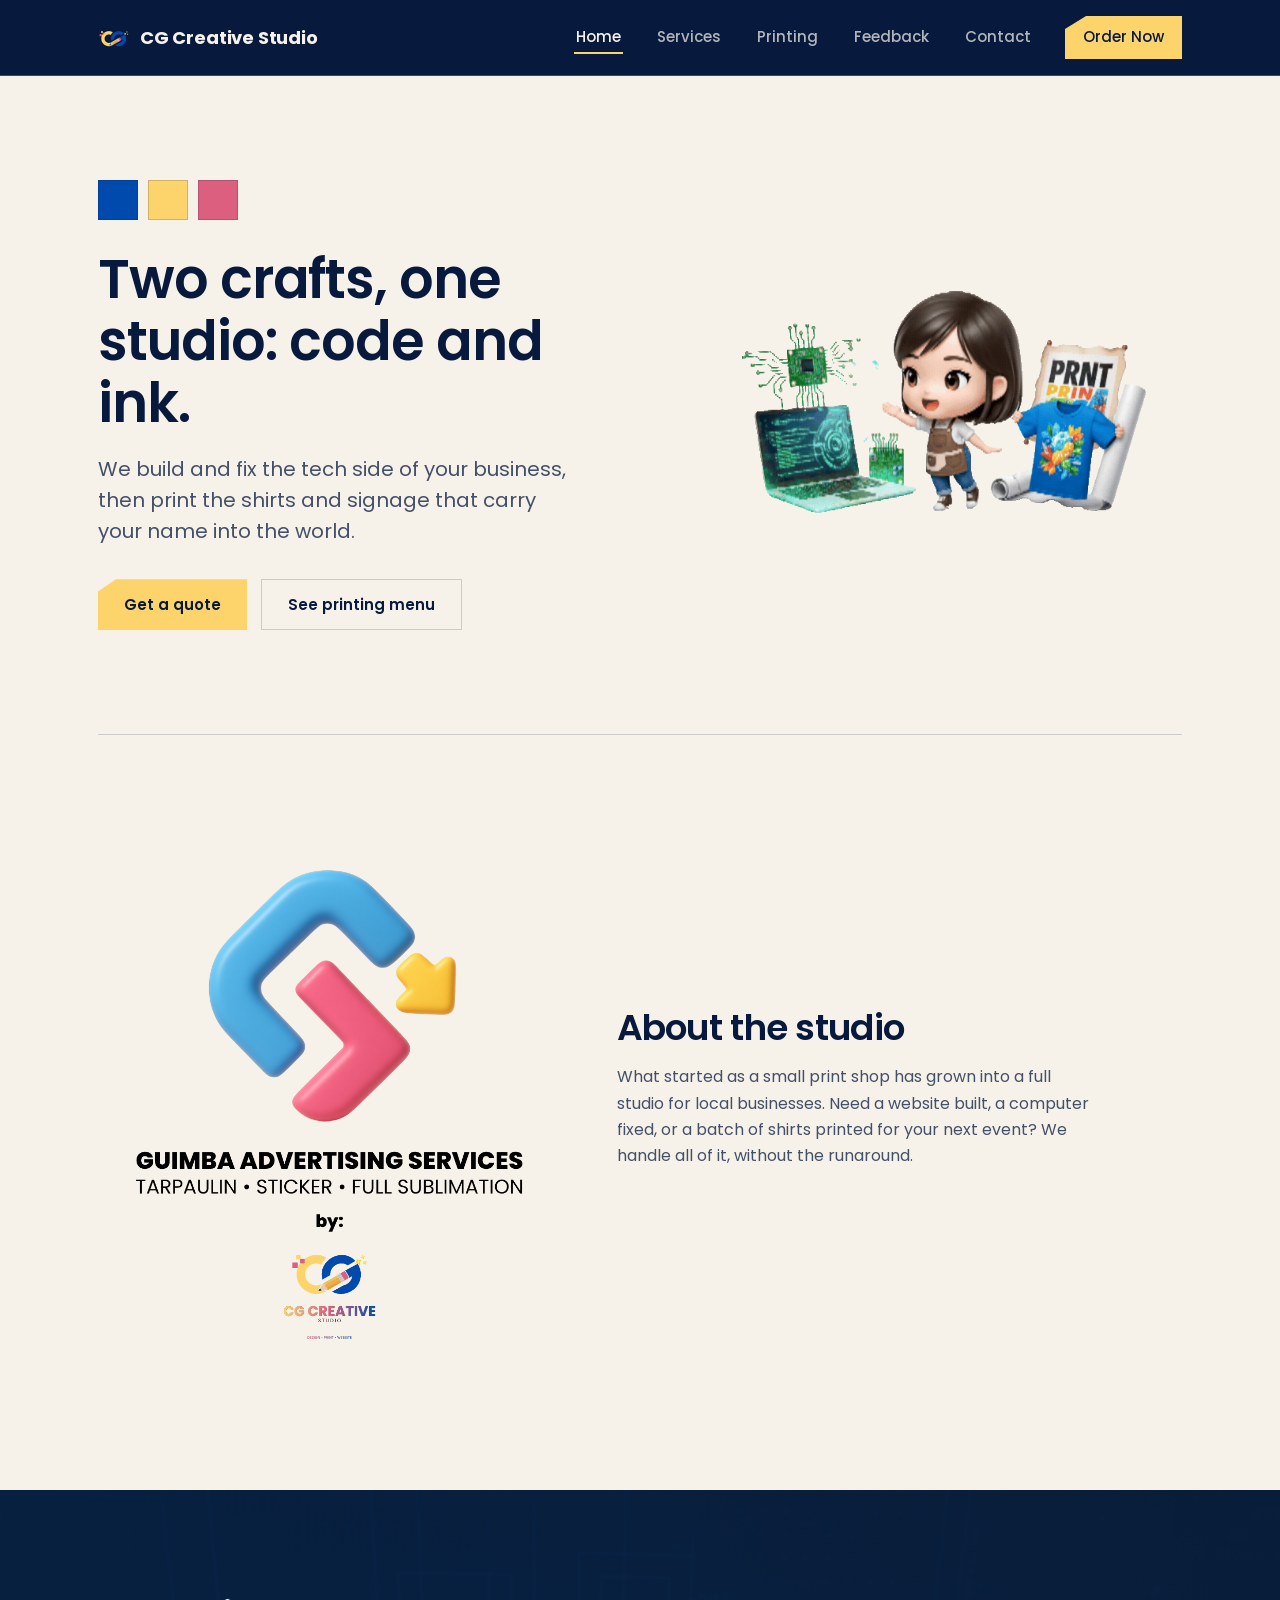
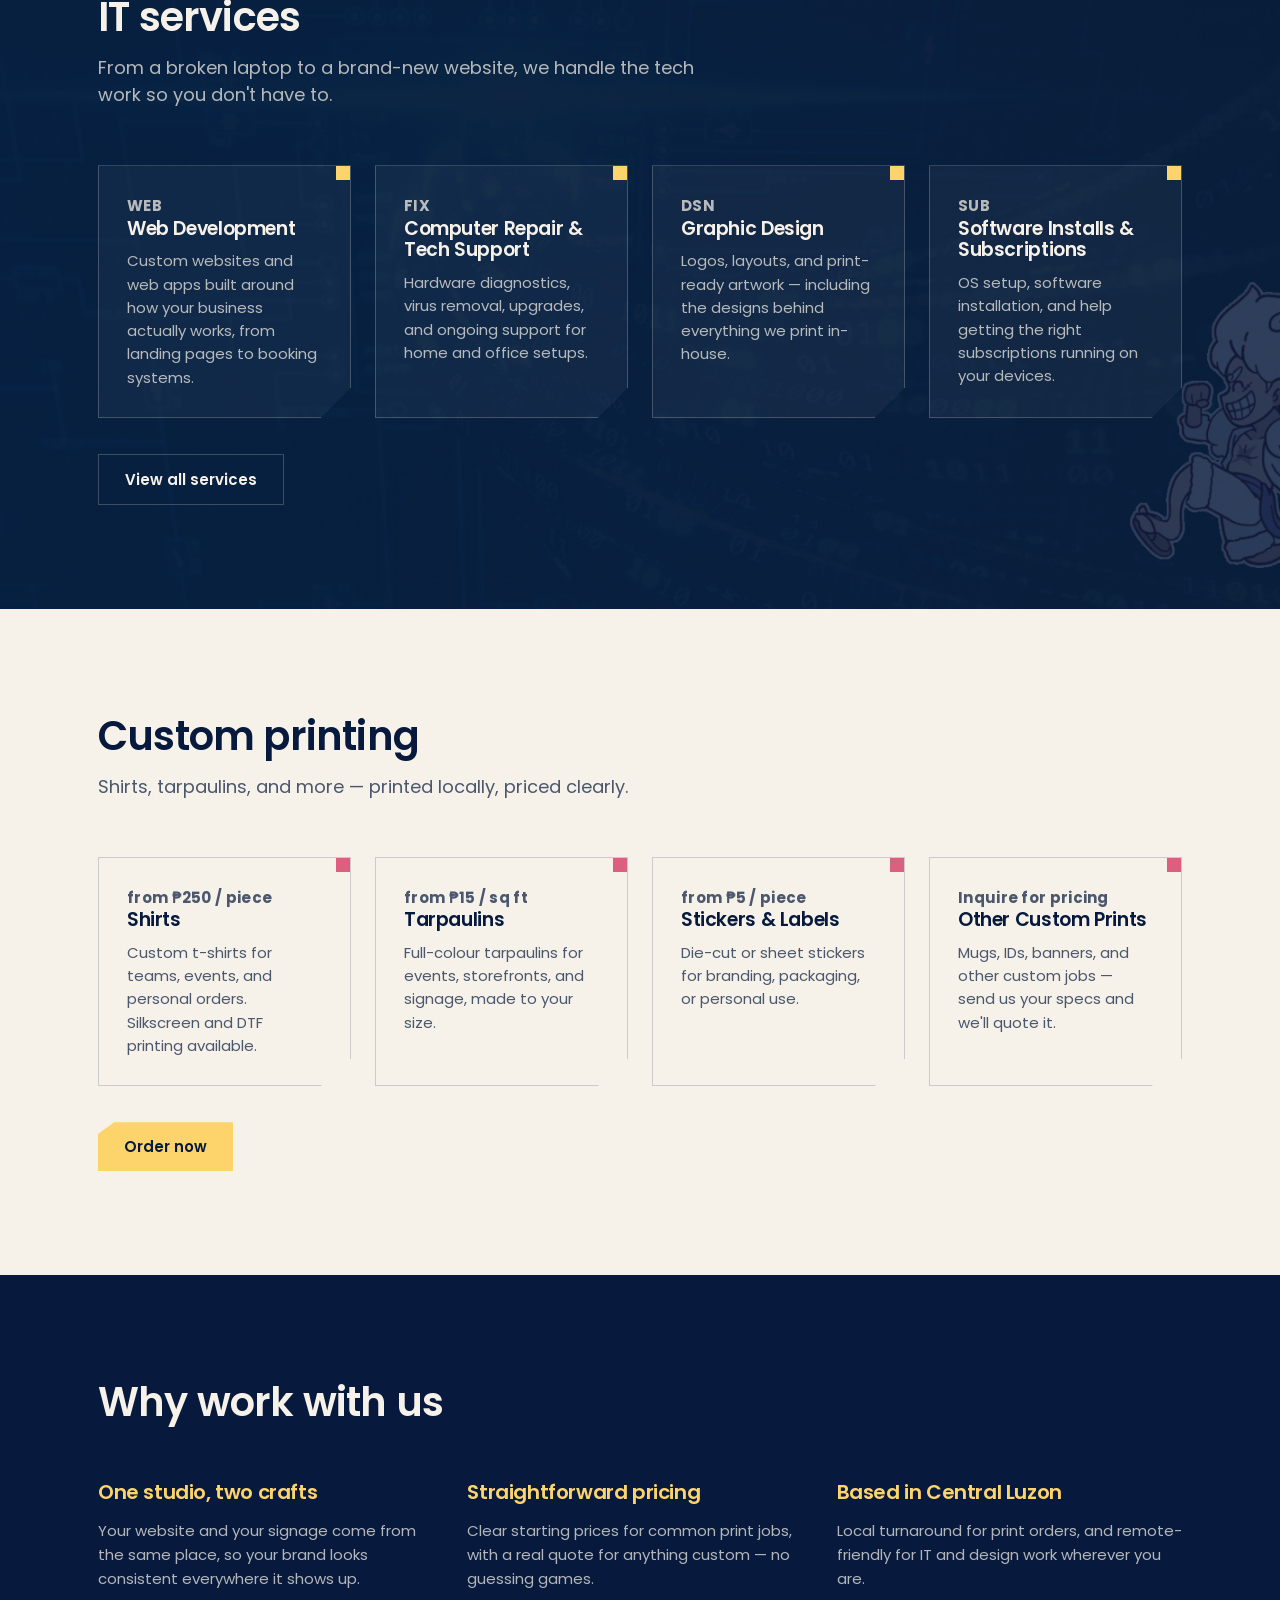
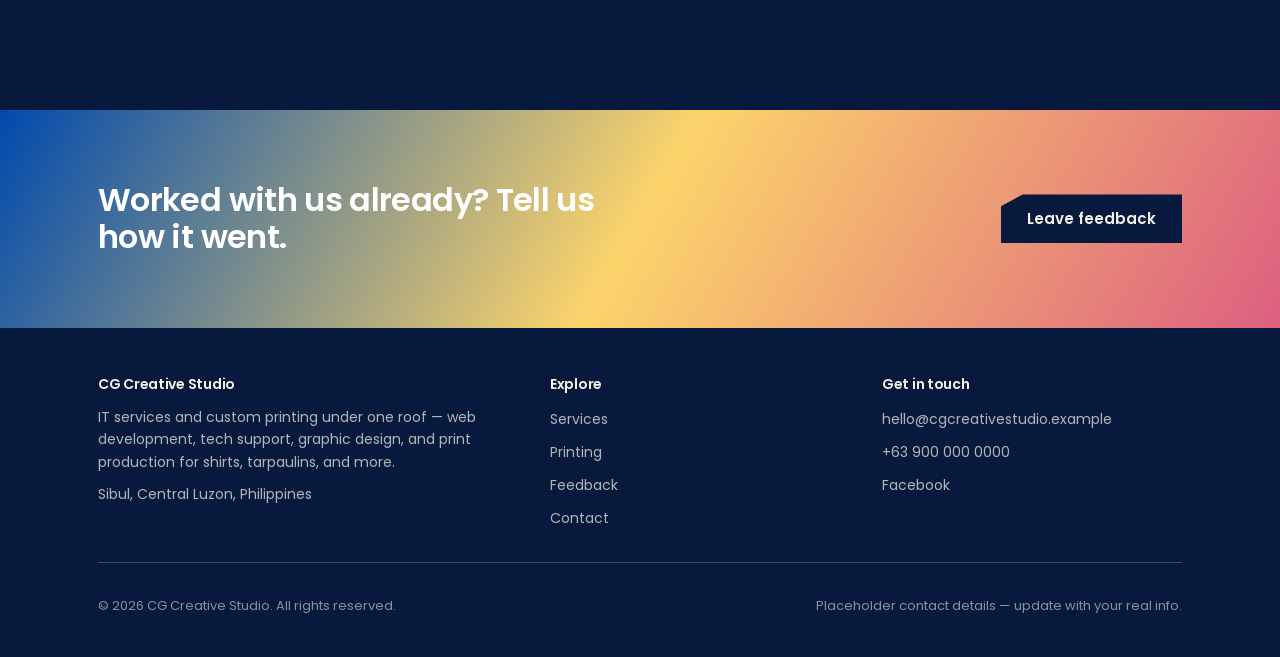
==== new/index.html @ 343a70f4 "up hehe" ====
<!DOCTYPE html>
<html lang="en-GB">
<head>
  <meta charset="UTF-8">
  <meta name="viewport" content="width=device-width, initial-scale=1">
  <title>CG Creative Studio — IT Services &amp; Custom Printing</title>
  <meta name="description" content="Web development, computer repair, graphic design, and software support — plus custom shirt and tarpaulin printing, all from one studio.">
  <link rel="preconnect" href="https://fonts.googleapis.com">
  <link rel="preconnect" href="https://fonts.gstatic.com" crossorigin>
  <link href="https://fonts.googleapis.com/css2?family=Poppins:wght@300;400;500;600;700&display=swap" rel="stylesheet">
  <link rel="stylesheet" href="style.css">
  <link rel="shortcut icon" href="assets/logo.ico" type="image/x-icon">
</head>
<body>
  <a href="#main" class="skip-link">Skip to content</a>

  <header class="site-header">
    <nav class="nav">
      <a href="index.html" class="brand"><img src="assets/logo.ico" alt="CG Creative Studio" class="brand-mark">CG Creative Studio</a>
      <button class="nav-toggle" aria-label="Toggle menu" aria-expanded="false">
        <svg viewBox="0 0 24 24" fill="none" stroke="currentColor" stroke-width="2"><line x1="3" y1="6" x2="21" y2="6"/><line x1="3" y1="12" x2="21" y2="12"/><line x1="3" y1="18" x2="21" y2="18"/></svg>
      </button>
      <ul class="nav-links">
        <li><a href="index.html" aria-current="page">Home</a></li>
        <li><a href="services.html">Services</a></li>
        <li><a href="printing.html">Printing</a></li>
        <li><a href="feedback.html">Feedback</a></li>
        <li><a href="contact.html">Contact</a></li>
        <li><a href="printing.html#order" class="nav-cta">Order Now</a></li>
      </ul>
    </nav>
  </header>

  <main id="main">

    <!-- ===================== HERO ===================== -->
    <section class="band band-paper">
      <div class="wrap">
        <div class="hero-grid">
          <div>
            <div class="swatch-strip" aria-hidden="true">
              <span class="swatch" style="background:#004aad"></span>
              <span class="swatch" style="background:#fcd46b"></span>
              <span class="swatch" style="background:#dd5f80"></span>
            </div>
            <h1 style="font-size: clamp(34px, 4.6vw, 54px); margin-bottom: 20px;">
              Two crafts, one studio: code and ink.
            </h1>
            <p style="font-size: clamp(17px, 1.8vw, 20px); max-width: 480px; line-height: 1.55; color: rgba(7,26,61,0.75); margin-bottom: 32px;">
              We build and fix the tech side of your business, then print the shirts and signage that carry your name into the world.
            </p>
            <div class="btn-row">
              <a href="contact.html" class="btn btn-primary">Get a quote</a>
              <a href="printing.html" class="btn btn-outline-dark">See printing menu</a>
            </div>
          </div>

          <div class="img-ph img-ph-hero">
            <img src="assets/hero-banner.gif" alt="" onerror="this.style.display='none'; this.parentElement.classList.add('img-empty')">
            <span class="img-ph-label">An Image or GIF<br><small>It may take long to load, please wait.</small></span>
          </div>
        </div>
      </div>
    </section>

    <!-- ===================== ABOUT ===================== -->
    <section class="band band-paper" style="padding-top: 0;">
      <div class="wrap">
        <div style="border-top: 1px solid var(--border-dark); padding-top: clamp(48px, 7vw, 72px);">
          <div class="about-grid">
            <div class="img-ph img-ph-about">
              <img src="assets/about-photo.png" alt="" onerror="this.style.display='none'; this.parentElement.classList.add('img-empty')">
              <span class="img-ph-label">Team or shop photo<br><small>assets/about-photo.jpg</small></span>
            </div>
            <div>
              <h2 style="font-size: clamp(26px, 3.2vw, 36px); margin-bottom: 16px;">About the studio</h2>
              <p style="font-size: 16px; line-height: 1.65; color: rgba(7,26,61,0.75); max-width: 480px;">
                What started as a small print shop has grown into a full studio for local businesses. Need a website built, a computer fixed, or a batch of shirts printed for your next event? We handle all of it, without the runaround.
              </p>
            </div>
          </div>
        </div>
      </div>
    </section>

    <!-- ===================== IT SERVICES ===================== -->
    <section class="band band-ink band-photo" style="--band-bg-image: url('assets/it-services-bg.gif');">
      <div class="wrap">
        <div class="section-head">
          <h2>IT services</h2>
          <p>From a broken laptop to a brand-new website, we handle the tech work so you don't have to.</p>
        </div>
        <div class="grid grid-4">
          <div class="card">
            <p class="card-code">WEB</p>
            <h3>Web Development</h3>
            <p>Custom websites and web apps built around how your business actually works, from landing pages to booking systems.</p>
          </div>
          <div class="card">
            <p class="card-code">FIX</p>
            <h3>Computer Repair &amp; Tech Support</h3>
            <p>Hardware diagnostics, virus removal, upgrades, and ongoing support for home and office setups.</p>
          </div>
          <div class="card">
            <p class="card-code">DSN</p>
            <h3>Graphic Design</h3>
            <p>Logos, layouts, and print-ready artwork — including the designs behind everything we print in-house.</p>
          </div>
          <div class="card">
            <p class="card-code">SUB</p>
            <h3>Software Installs &amp; Subscriptions</h3>
            <p>OS setup, software installation, and help getting the right subscriptions running on your devices.</p>
          </div>
        </div>
        <div class="btn-row" style="margin-top: 36px;">
          <a href="services.html" class="btn btn-outline-light">View all services</a>
        </div>
      </div>
    </section>

    <!-- ===================== PRINTING ===================== -->
    <section class="band band-paper">
      <div class="wrap">
        <div class="section-head">
          <h2>Custom printing</h2>
          <p>Shirts, tarpaulins, and more — printed locally, priced clearly.</p>
        </div>
        <div class="grid grid-4">
          <div class="card">
            <p class="card-code">from ₱250 / piece</p>
            <h3>Shirts</h3>
            <p>Custom t-shirts for teams, events, and personal orders. Silkscreen and DTF printing available.</p>
          </div>
          <div class="card">
            <p class="card-code">from ₱15 / sq ft</p>
            <h3>Tarpaulins</h3>
            <p>Full-colour tarpaulins for events, storefronts, and signage, made to your size.</p>
          </div>
          <div class="card">
            <p class="card-code">from ₱5 / piece</p>
            <h3>Stickers &amp; Labels</h3>
            <p>Die-cut or sheet stickers for branding, packaging, or personal use.</p>
          </div>
          <div class="card">
            <p class="card-code">Inquire for pricing</p>
            <h3>Other Custom Prints</h3>
            <p>Mugs, IDs, banners, and other custom jobs — send us your specs and we'll quote it.</p>
          </div>
        </div>
        <div class="btn-row" style="margin-top: 36px;">
          <a href="printing.html" class="btn btn-primary">Order now</a>
        </div>
      </div>
    </section>

    <!-- ===================== WHY US ===================== -->
    <section class="band band-ink">
      <div class="wrap">
        <div class="section-head">
          <h2>Why work with us</h2>
        </div>
        <div class="grid grid-3">
          <div>
            <h3 style="font-size: 20px; margin-bottom: 10px; color: var(--yellow);">One studio, two crafts</h3>
            <p style="color: var(--ink-soft); line-height: 1.6; font-size: 15px;">Your website and your signage come from the same place, so your brand looks consistent everywhere it shows up.</p>
          </div>
          <div>
            <h3 style="font-size: 20px; margin-bottom: 10px; color: var(--yellow);">Straightforward pricing</h3>
            <p style="color: var(--ink-soft); line-height: 1.6; font-size: 15px;">Clear starting prices for common print jobs, with a real quote for anything custom — no guessing games.</p>
          </div>
          <div>
            <h3 style="font-size: 20px; margin-bottom: 10px; color: var(--yellow);">Based in Central Luzon</h3>
            <p style="color: var(--ink-soft); line-height: 1.6; font-size: 15px;">Local turnaround for print orders, and remote-friendly for IT and design work wherever you are.</p>
          </div>
        </div>
      </div>
    </section>

    <!-- ===================== FEEDBACK CTA ===================== -->
    <section class="band" style="background: linear-gradient(120deg, #004aad 0%, #fcd46b 50%, #dd5f80 100%); padding: clamp(48px, 7vw, 72px) 0;">
      <div class="wrap" style="display: flex; flex-wrap: wrap; align-items: center; justify-content: space-between; gap: 24px;">
        <h2 style="color: #fff; font-size: clamp(24px, 3vw, 32px); max-width: 520px;">Worked with us already? Tell us how it went.</h2>
        <a href="feedback.html" class="btn btn-primary" style="background: #071a3d; color: #f7f2e9;">Leave feedback</a>
      </div>
    </section>

  </main>

  <footer class="site-footer">
    <div class="wrap">
      <div class="footer-grid">
        <div>
          <h4>CG Creative Studio</h4>
          <p>IT services and custom printing under one roof — web development, tech support, graphic design, and print production for shirts, tarpaulins, and more.</p>
          <p>Sibul, Central Luzon, Philippines</p>
        </div>
        <div>
          <h4>Explore</h4>
          <ul>
            <li><a href="services.html">Services</a></li>
            <li><a href="printing.html">Printing</a></li>
            <li><a href="feedback.html">Feedback</a></li>
            <li><a href="contact.html">Contact</a></li>
          </ul>
        </div>
        <div>
          <h4>Get in touch</h4>
          <ul>
            <li><a href="mailto:hello@cgcreativestudio.example">hello@cgcreativestudio.example</a></li>
            <li><a href="tel:+639000000000">+63 900 000 0000</a></li>
            <li><a href="https://www.facebook.com/profile.php?id=100068037551099" target="_blank" rel="noopener nofollow">Facebook</a></li>
          </ul>
        </div>
      </div>
      <div class="footer-bottom">
        <p>&copy; <span id="year"></span> CG Creative Studio. All rights reserved.</p>
        <p>Placeholder contact details — update with your real info.</p>
      </div>
    </div>
  </footer>

  <script src="script.js"></script>
</body>
</html>
---- new/style.css ----
/* ==========================================================================
   CG Creative Studio — Design tokens
   ========================================================================== */

:root {
  --ink: #071a3d;        /* deep navy — dark sections / primary text */
  --paper: #f7f2e9;      /* warm off-white — light sections */
  --blue: #004aad;       /* brand blue — IT services identity */
  --yellow: #fcd46b;     /* brand yellow — highlight / CTA */
  --coral: #dd5f80;      /* brand coral — printing identity */
  --ink-soft: rgba(247, 242, 233, 0.72);
  --paper-soft: rgba(7, 26, 61, 0.68);
  --border-light: rgba(247, 242, 233, 0.22);
  --border-dark: rgba(7, 26, 61, 0.18);
  --max-width: 1180px;
}

* {
  box-sizing: border-box;
}

html {
  scroll-behavior: smooth;
}

body {
  margin: 0;
  font-family: 'Poppins', -apple-system, BlinkMacSystemFont, 'Segoe UI', Helvetica, Arial, sans-serif;
  color: var(--ink);
  background: var(--paper);
  -webkit-font-smoothing: antialiased;
}

img {
  max-width: 100%;
  display: block;
}

a {
  color: inherit;
}

.wrap {
  max-width: var(--max-width);
  margin: 0 auto;
  padding: 0 clamp(20px, 5vw, 48px);
}

/* ---------- Skip link (accessibility) ---------- */

.skip-link {
  position: absolute;
  left: -999px;
  top: 0;
  background: var(--yellow);
  color: var(--ink);
  padding: 12px 20px;
  z-index: 100;
  font-weight: 600;
  text-decoration: none;
}

.skip-link:focus {
  left: 12px;
  top: 12px;
}

/* ---------- Focus states ---------- */

a:focus-visible,
button:focus-visible,
input:focus-visible,
textarea:focus-visible,
select:focus-visible {
  outline: 3px solid var(--yellow);
  outline-offset: 2px;
}

/* ---------- Navigation ---------- */

.site-header {
  position: sticky;
  top: 0;
  z-index: 50;
  background: var(--ink);
  color: var(--paper);
  border-bottom: 1px solid var(--border-light);
}

.nav {
  display: flex;
  align-items: center;
  justify-content: space-between;
  padding: 16px clamp(20px, 5vw, 48px);
  max-width: var(--max-width);
  margin: 0 auto;
}

.brand {
  display: flex;
  align-items: center;
  gap: 10px;
  text-decoration: none;
  font-weight: 700;
  font-size: 18px;
  letter-spacing: -0.01em;
  color: var(--paper);
}

.brand-mark {
  width: 32px;
  height: 32px;
  flex-shrink: 0;
  object-fit: contain;
}

.nav-links {
  display: flex;
  align-items: center;
  gap: clamp(16px, 3vw, 32px);
  list-style: none;
  margin: 0;
  padding: 0;
}

.nav-links a {
  display: block;
  text-decoration: none;
  font-size: 15px;
  font-weight: 500;
  color: var(--ink-soft);
  padding: 4px 2px;
  border-bottom: 2px solid transparent;
  transition: color 0.15s ease, border-color 0.15s ease;
}

.nav-links a:hover,
.nav-links a[aria-current="page"] {
  color: var(--paper);
  border-bottom-color: var(--yellow);
}

.nav-cta {
  background: var(--yellow);
  color: var(--ink) !important;
  font-weight: 600;
  padding: 9px 18px !important;
  border: none;
  clip-path: polygon(0 0, 100% 0, 100% 100%, 0 100%, 0 30%, 18% 0);
}

.nav-cta:hover {
  background: var(--coral);
  color: var(--paper) !important;
}

.nav-toggle {
  display: none;
  background: none;
  border: none;
  color: var(--paper);
  cursor: pointer;
  padding: 8px;
}

.nav-toggle svg {
  width: 24px;
  height: 24px;
}

@media (max-width: 860px) {
  .nav-toggle {
    display: flex;
    align-items: center;
    justify-content: center;
  }

  .nav-links {
    position: absolute;
    top: 100%;
    left: 0;
    right: 0;
    flex-direction: column;
    align-items: stretch;
    background: var(--ink);
    border-bottom: 1px solid var(--border-light);
    box-shadow: 0 16px 24px -12px rgba(0, 0, 0, 0.35);
    padding: 8px clamp(20px, 5vw, 48px) 24px;
    gap: 0;
    display: none;
  }

  .nav-links.is-open {
    display: flex;
  }

  .nav-links a {
    padding: 16px 6px;
    font-size: 16px;
    border-bottom: 1px solid var(--border-light);
  }

  .nav-links a:hover,
  .nav-links a[aria-current="page"] {
    background: rgba(247, 242, 233, 0.06);
    border-bottom-color: var(--yellow);
  }

  .nav-cta {
    margin-top: 16px;
    text-align: center;
    border-bottom: none !important;
    padding: 14px 18px !important;
  }
}

/* ---------- Section bands ---------- */

.band {
  padding: clamp(56px, 9vw, 104px) 0;
}

.band-paper {
  background: var(--paper);
  color: var(--ink);
}

.band-ink {
  background: var(--ink);
  color: var(--paper);
}

/* Band with a low-opacity background photo behind the content — swap
   the image via the --band-bg-image custom property on the section
   element, e.g. style="--band-bg-image: url('assets/it-services-bg.jpg')".
   If the file doesn't exist yet, this degrades to the plain band color
   with no broken-image marker. */
.band-photo {
  position: relative;
  overflow: hidden;
}

.band-photo::before {
  content: '';
  position: absolute;
  inset: 0;
  background-image: var(--band-bg-image, none);
  background-size: cover;
  background-position: center;
  opacity: 0.16;
  z-index: 0;
}

.band-photo > .wrap {
  position: relative;
  z-index: 1;
}

/* ---------- Embedded map (Contact page) ---------- */
/* Uses an explicit clamp() height instead of aspect-ratio — combining
   aspect-ratio with min-height on a block box containing a
   percentage-sized iframe triggers a width miscalculation in Chromium
   at narrow viewports (the box was measured rendering ~2x wider than
   its container on a 390px-wide screen). A plain height avoids the
   whole interaction. */
.map-frame {
  width: 100%;
  max-width: 100%;
  height: clamp(220px, 42vw, 420px);
  overflow: hidden;
}

.map-frame iframe {
  width: 100%;
  height: 100%;
  border: 0;
  display: block;
}

.band-ink .section-kicker {
  color: var(--yellow);
}

.section-kicker {
  display: block;
  font-size: 14px;
  font-weight: 600;
  color: var(--blue);
  margin: 0 0 12px;
}

.section-head {
  max-width: 640px;
  margin: 0 0 clamp(32px, 5vw, 56px);
}

h1, h2, h3, h4 {
  margin: 0;
  font-weight: 600;
  letter-spacing: -0.02em;
  line-height: 1.15;
}

.section-head h2 {
  font-size: clamp(28px, 3.6vw, 40px);
  margin-bottom: 14px;
}

.section-head p {
  font-size: clamp(16px, 1.6vw, 18px);
  line-height: 1.55;
  margin: 0;
}

.band-ink .section-head p {
  color: var(--ink-soft);
}

.band-paper .section-head p {
  color: rgba(7, 26, 61, 0.72);
}

/* ---------- Buttons ---------- */

.btn {
  display: inline-flex;
  align-items: center;
  gap: 8px;
  font-family: inherit;
  font-weight: 600;
  font-size: 15px;
  text-decoration: none;
  padding: 13px 26px;
  border: none;
  cursor: pointer;
  clip-path: polygon(0 0, 100% 0, 100% 100%, 0 100%, 0 24%, 12% 0);
  transition: transform 0.15s ease, background 0.15s ease, color 0.15s ease;
}

.btn:hover {
  transform: translateY(-1px);
}

.btn-primary {
  background: var(--yellow);
  color: var(--ink);
}

.btn-primary:hover {
  background: var(--coral);
  color: var(--paper);
}

.btn-outline-light {
  background: transparent;
  color: var(--paper);
  border: 1.5px solid var(--border-light);
  clip-path: none;
}

.btn-outline-light:hover {
  border-color: var(--yellow);
  color: var(--yellow);
}

.btn-outline-dark {
  background: transparent;
  color: var(--ink);
  border: 1.5px solid var(--border-dark);
  clip-path: none;
}

.btn-outline-dark:hover {
  border-color: var(--blue);
  color: var(--blue);
}

.btn-row {
  display: flex;
  flex-wrap: wrap;
  gap: 14px;
}

/* ---------- Cards (clipped-corner motif) ---------- */

.card {
  position: relative;
  min-width: 0;
  border: 1px solid var(--border-dark);
  padding: 28px;
  background: var(--paper);
  overflow-wrap: break-word;
  clip-path: polygon(0 0, 100% 0, 100% 88%, 88% 100%, 0 100%);
}

.card::after {
  content: '';
  position: absolute;
  top: 0;
  right: 0;
  width: 14px;
  height: 14px;
  background: var(--coral);
  z-index: 2;
}

.band-ink .card {
  background: rgba(247, 242, 233, 0.04);
  border-color: var(--border-light);
}

.band-ink .card::after {
  background: var(--yellow);
}

/* Card variant with a photo on top (used on the printing page) */
.card.has-media {
  padding: 0;
  overflow: hidden;
}

.card.has-media .card-media {
  aspect-ratio: 4 / 3;
  background: rgba(7, 26, 61, 0.035);
}

.band-ink .card.has-media .card-media {
  background: rgba(247, 242, 233, 0.05);
}

.card.has-media .card-body {
  padding: 22px 24px 26px;
}

.card-code {
  font-size: 13px;
  font-weight: 700;
  letter-spacing: 0.02em;
  color: var(--blue);
  margin-bottom: 14px;
}

.band-ink .card-code {
  color: var(--yellow);
}

.card h3 {
  font-size: 19px;
  margin-bottom: 10px;
}

.card p {
  font-size: 15px;
  line-height: 1.55;
  margin: 0;
  color: rgba(7, 26, 61, 0.72);
}

.band-ink .card p {
  color: var(--ink-soft);
}

/* ---------- Image placeholders ---------- */
/* Clean, borderless slots for photos/icons/GIFs not added yet — just a
   muted label so you can see what goes where. Drop a real file at the
   referenced path (e.g. assets/hero-banner.jpg) and it replaces the
   label automatically — see the onerror handler on each <img>. Works
   fine with transparent-background PNGs/icons since there's no frame
   competing with them. */

.img-ph {
  position: relative;
  display: flex;
  align-items: center;
  justify-content: center;
  text-align: center;
  border: none;
  background: transparent;
  color: rgba(7, 26, 61, 0.45);
  font-size: 13px;
  line-height: 1.5;
  padding: 14px;
  overflow: hidden;
}

.band-ink .img-ph {
  color: rgba(247, 242, 233, 0.5);
}

.img-ph small {
  display: block;
  margin-top: 4px;
  font-size: 0.82em;
  opacity: 0.8;
}

.img-ph img {
  position: absolute;
  inset: 0;
  width: 100%;
  height: 100%;
  object-fit: cover;
}

.img-ph:not(.img-empty) .img-ph-label {
  display: none;
}

.img-ph-hero {
  aspect-ratio: 4 / 3;
}

.img-ph-about {
  aspect-ratio: 4 / 5;
}

.img-ph-product {
  aspect-ratio: 4 / 3;
}

/* ---------- Gallery / lightbox (printing page sample photos) ---------- */

.media-frame {
  position: relative;
  cursor: pointer;
}

.media-frame .expand-btn {
  position: absolute;
  bottom: 10px;
  right: 10px;
  width: 34px;
  height: 34px;
  display: flex;
  align-items: center;
  justify-content: center;
  background: rgba(7, 26, 61, 0.78);
  color: #fff;
  border: none;
  cursor: pointer;
  z-index: 3;
  transition: background 0.15s ease;
}

.media-frame .expand-btn svg {
  width: 16px;
  height: 16px;
}

.media-frame:hover .expand-btn,
.media-frame:focus-within .expand-btn {
  background: var(--blue);
}

.lightbox-overlay {
  position: fixed;
  inset: 0;
  background: rgba(7, 26, 61, 0.94);
  display: none;
  align-items: center;
  justify-content: center;
  z-index: 200;
  padding: clamp(20px, 6vw, 48px);
}

.lightbox-overlay.is-open {
  display: flex;
}

.lightbox-inner {
  position: relative;
  width: 100%;
  max-width: 880px;
}

.lightbox-stage {
  position: relative;
  aspect-ratio: 4 / 3;
  background: rgba(247, 242, 233, 0.04);
  display: flex;
  align-items: center;
  justify-content: center;
  overflow: hidden;
}

.lightbox-stage img {
  width: 100%;
  height: 100%;
  object-fit: contain;
}

.lightbox-stage .img-ph {
  position: absolute;
  inset: 0;
  color: rgba(247, 242, 233, 0.55);
}

.lightbox-close {
  position: absolute;
  top: -46px;
  right: 0;
  background: none;
  border: none;
  color: var(--paper);
  font-size: 30px;
  line-height: 1;
  cursor: pointer;
  padding: 4px 8px;
}

.lightbox-nav {
  position: absolute;
  top: 50%;
  transform: translateY(-50%);
  width: 44px;
  height: 44px;
  display: flex;
  align-items: center;
  justify-content: center;
  background: rgba(247, 242, 233, 0.1);
  border: none;
  color: var(--paper);
  cursor: pointer;
  transition: background 0.15s ease;
}

.lightbox-nav:hover {
  background: rgba(247, 242, 233, 0.2);
}

.lightbox-nav svg {
  width: 20px;
  height: 20px;
}

.lightbox-prev {
  left: -58px;
}

.lightbox-next {
  right: -58px;
}

.lightbox-counter {
  text-align: center;
  color: var(--ink-soft);
  font-size: 13px;
  margin-top: 16px;
}

@media (max-width: 760px) {
  .lightbox-prev {
    left: 8px;
  }
  .lightbox-next {
    right: 8px;
  }
}

/* ---------- Grids ---------- */

.grid {
  display: grid;
  gap: 24px;
}

/* Grid items default to min-width:auto, which lets long unbreakable
   content (like an email address) force the track wider than its
   container. This keeps every grid item shrinkable to its track. */
.grid > * {
  min-width: 0;
}

.grid-2 {
  grid-template-columns: repeat(2, 1fr);
}

.grid-3 {
  grid-template-columns: repeat(3, 1fr);
}

.grid-4 {
  grid-template-columns: repeat(4, 1fr);
}

@media (max-width: 960px) {
  .grid-4 {
    grid-template-columns: repeat(2, 1fr);
  }
  .grid-3 {
    grid-template-columns: repeat(2, 1fr);
  }
}

@media (max-width: 640px) {
  .grid-2,
  .grid-3,
  .grid-4 {
    grid-template-columns: 1fr;
  }
}

/* ---------- Swatch strip (hero ink chips) ---------- */

.swatch-strip {
  display: flex;
  gap: 10px;
  margin-bottom: 28px;
}

.swatch {
  width: 40px;
  height: 40px;
  flex-shrink: 0;
  border: 1px solid var(--border-dark);
}

/* ---------- Hero / About layouts with images ---------- */

.hero-grid {
  display: grid;
  grid-template-columns: 1.15fr 1fr;
  gap: clamp(32px, 5vw, 64px);
  align-items: center;
}

.about-grid {
  display: grid;
  grid-template-columns: 0.9fr 1.1fr;
  gap: clamp(28px, 5vw, 56px);
  align-items: center;
}

@media (max-width: 860px) {
  .hero-grid,
  .about-grid {
    grid-template-columns: 1fr;
  }
}

/* ---------- Footer ---------- */

.site-footer {
  background: var(--ink);
  color: var(--ink-soft);
  padding: 48px 0 28px;
}

.footer-grid {
  display: grid;
  grid-template-columns: 1.4fr 1fr 1fr;
  gap: 32px;
  margin-bottom: 32px;
}

.footer-grid h4 {
  color: var(--paper);
  font-size: 14px;
  font-weight: 600;
  margin-bottom: 14px;
}

.footer-grid ul {
  list-style: none;
  margin: 0;
  padding: 0;
  display: flex;
  flex-direction: column;
  gap: 8px;
}

.footer-grid a {
  text-decoration: none;
  color: var(--ink-soft);
  font-size: 14px;
}

.footer-grid a:hover {
  color: var(--yellow);
}

.footer-grid p {
  font-size: 14px;
  line-height: 1.6;
  margin: 0 0 10px;
  color: var(--ink-soft);
}

.footer-bottom {
  border-top: 1px solid var(--border-light);
  padding-top: 20px;
  display: flex;
  flex-wrap: wrap;
  gap: 12px;
  justify-content: space-between;
  font-size: 13px;
  color: rgba(247, 242, 233, 0.55);
}

@media (max-width: 720px) {
  .footer-grid {
    grid-template-columns: 1fr;
  }
}

/* ---------- Utility ---------- */

.text-center {
  text-align: center;
  margin-left: auto;
  margin-right: auto;
}

.eyebrow-tag {
  display: inline-block;
  font-size: 13px;
  font-weight: 600;
  padding: 5px 12px;
  border: 1px solid var(--border-dark);
  margin-bottom: 18px;
}

.band-ink .eyebrow-tag {
  border-color: var(--border-light);
}

@media (prefers-reduced-motion: reduce) {
  * {
    animation: none !important;
    transition: none !important;
    scroll-behavior: auto !important;
  }
}
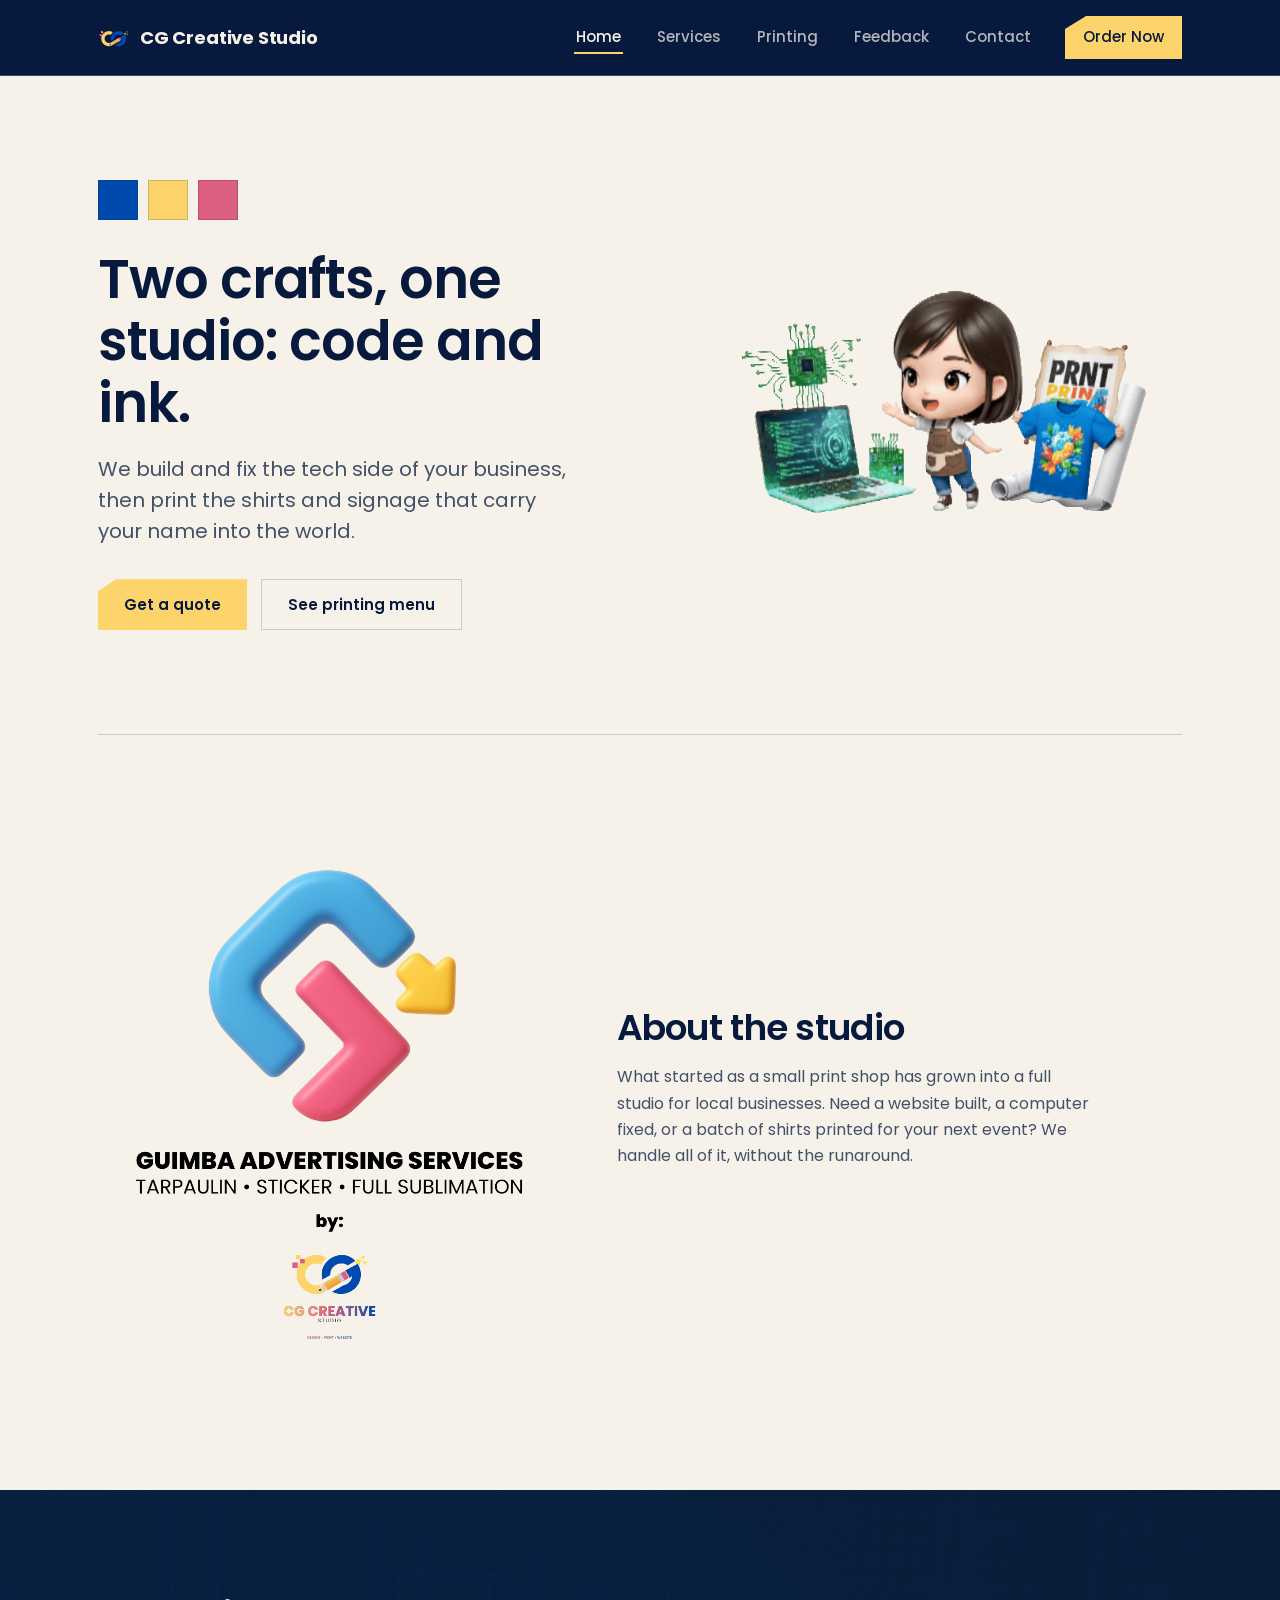
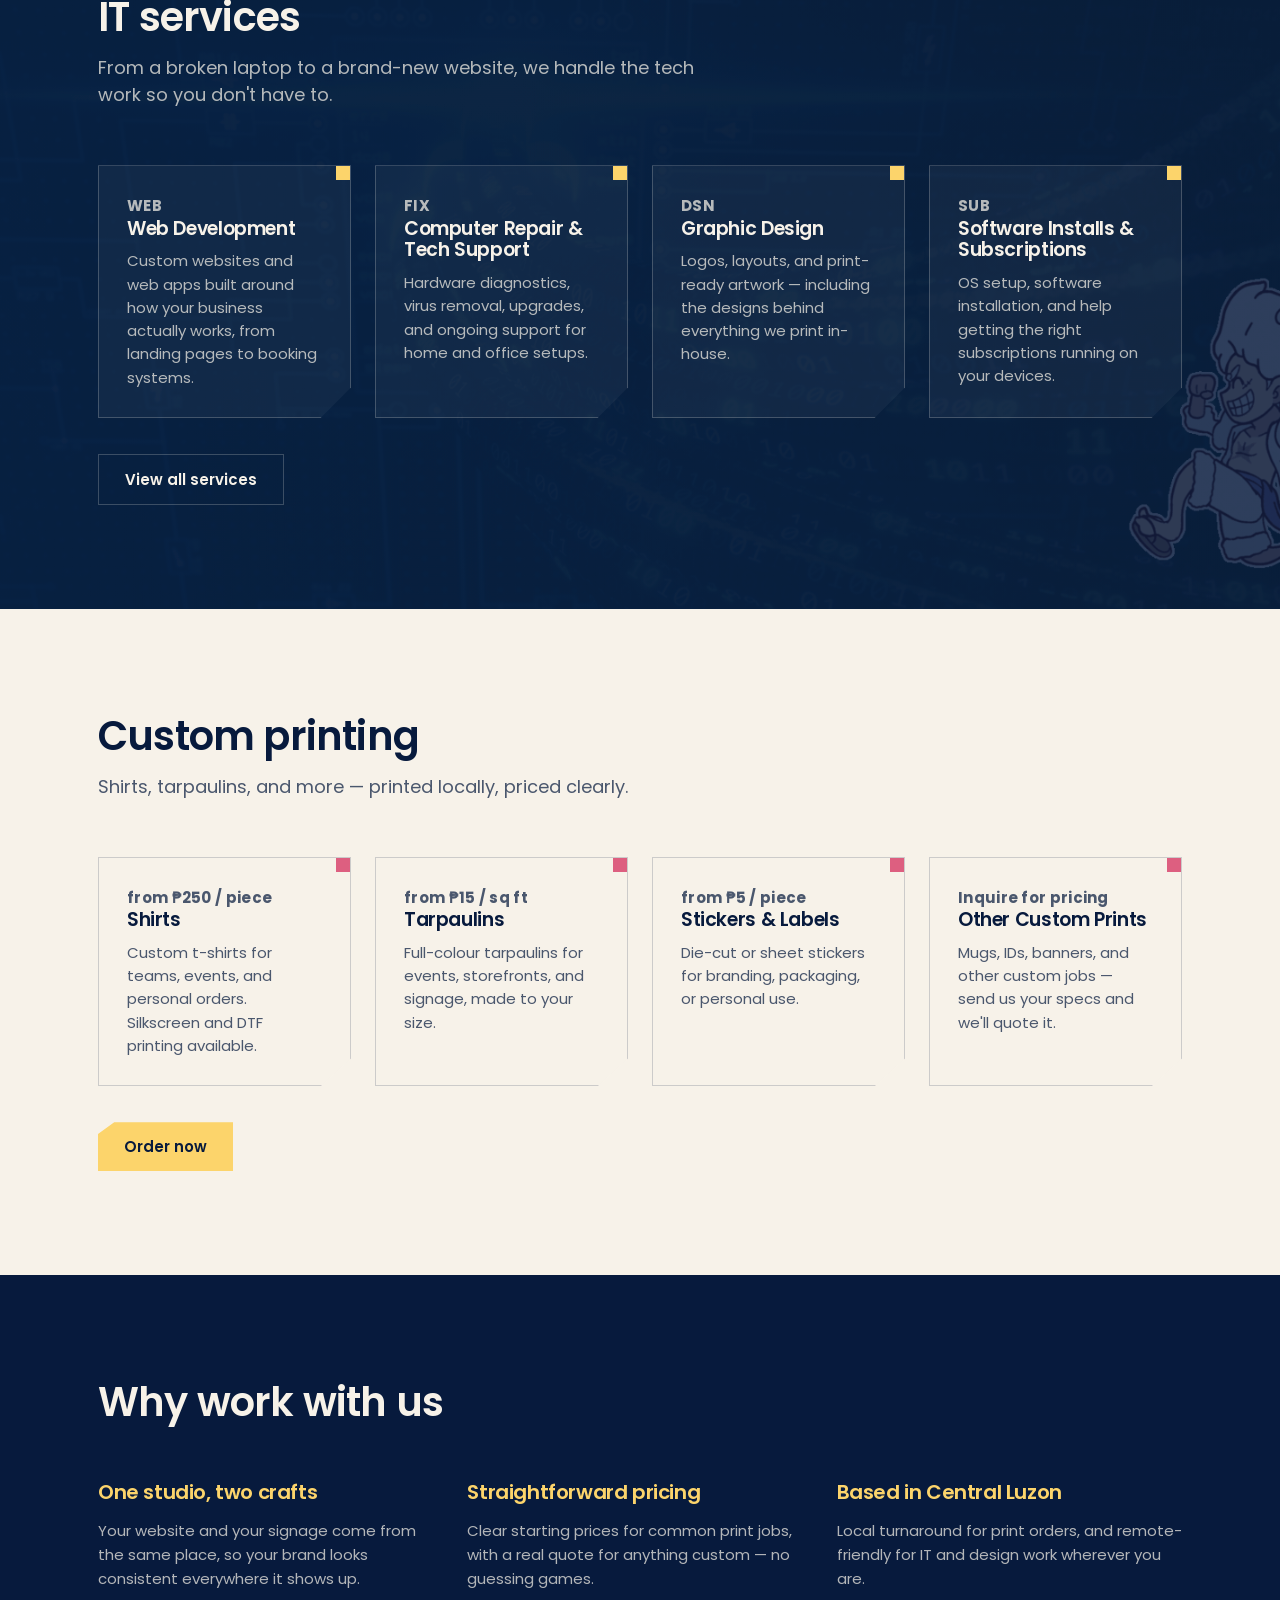
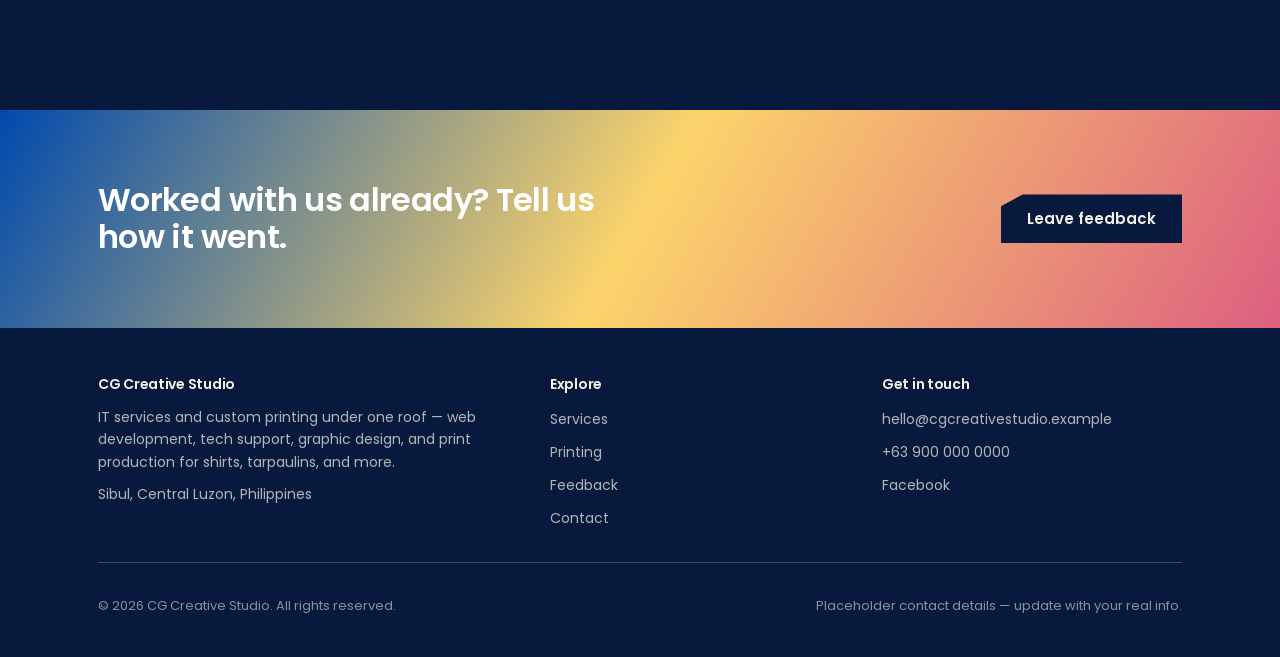
==== commit 5844fcb4: "up" ====
--- a/new/index.html
+++ b/new/index.html
@@ -8,8 +8,8 @@
   <link rel="preconnect" href="https://fonts.googleapis.com">
   <link rel="preconnect" href="https://fonts.gstatic.com" crossorigin>
   <link href="https://fonts.googleapis.com/css2?family=Poppins:wght@300;400;500;600;700&display=swap" rel="stylesheet">
+  <link rel="shortcut icon" href="assets/logo.ico" type="image/x-icon">
   <link rel="stylesheet" href="style.css">
-  <link rel="shortcut icon" href="assets/logo.ico" type="image/x-icon">
 </head>
 <body>
   <a href="#main" class="skip-link">Skip to content</a>
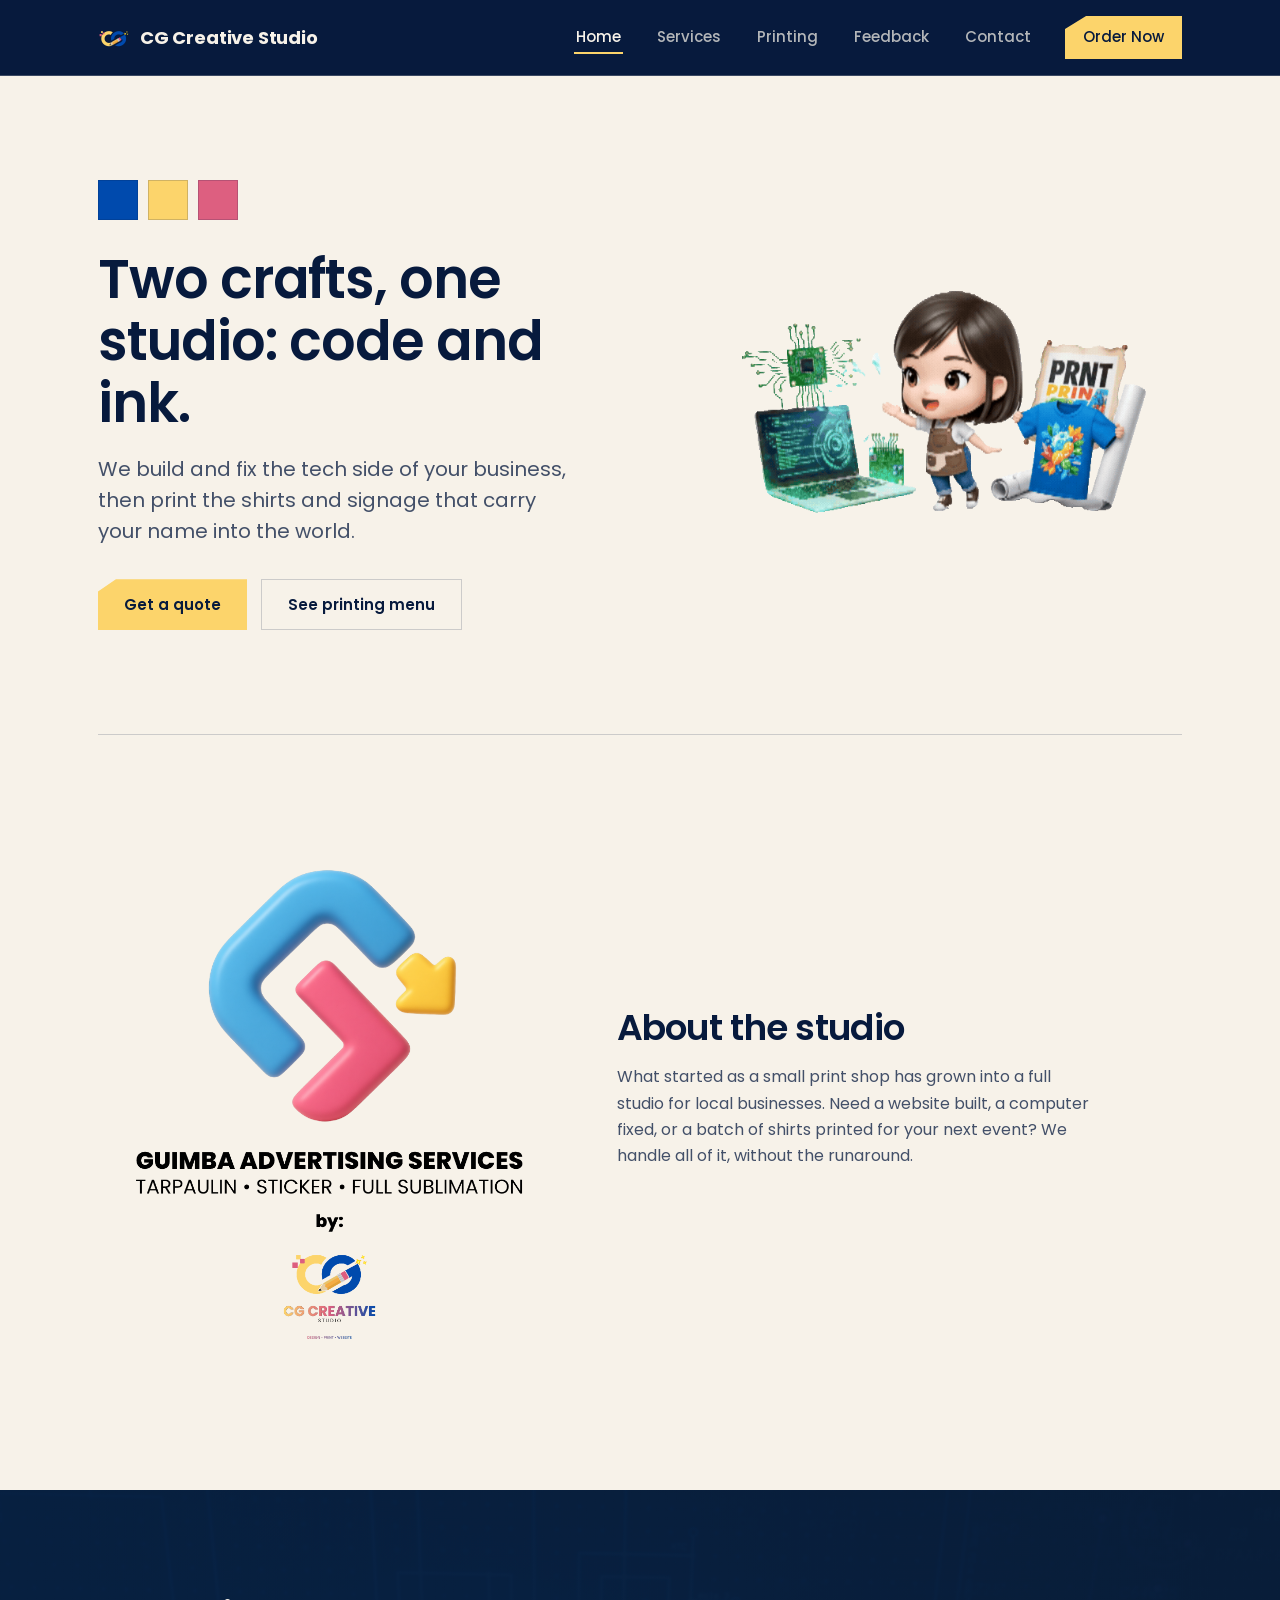
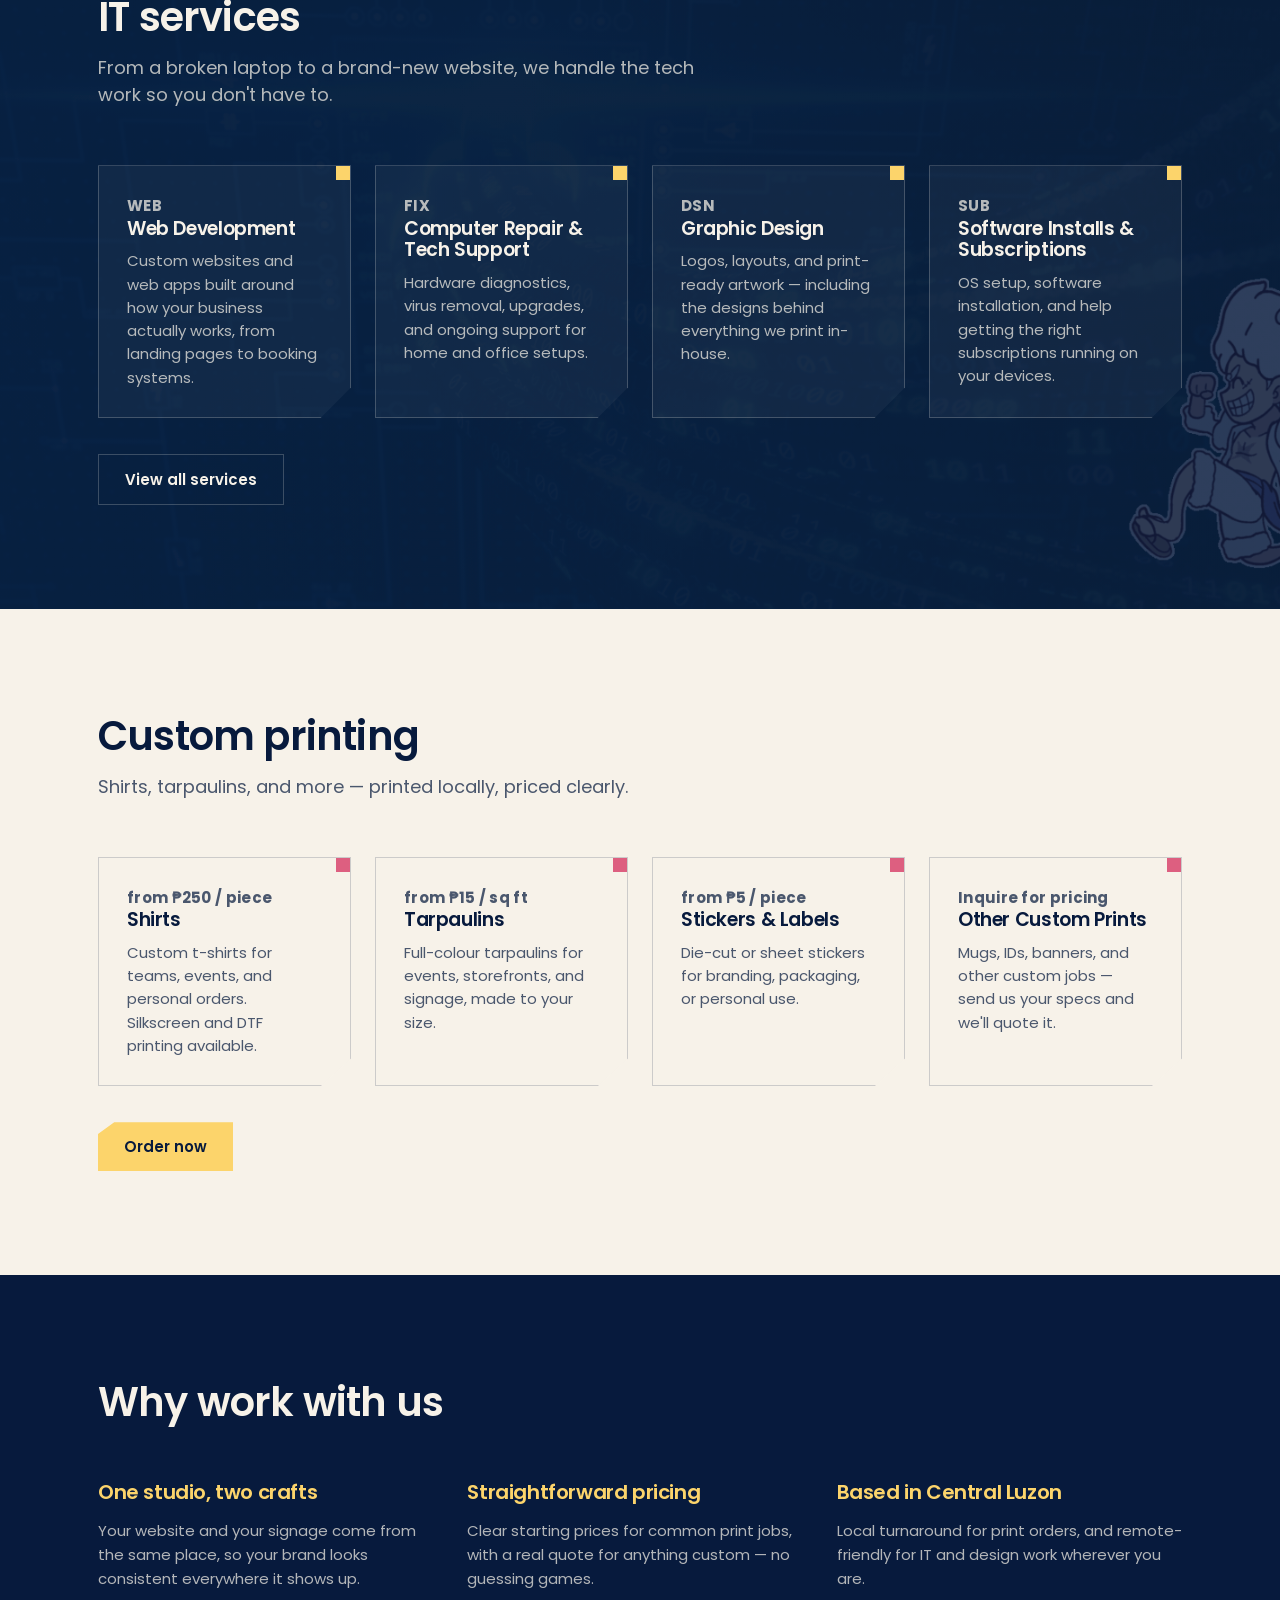
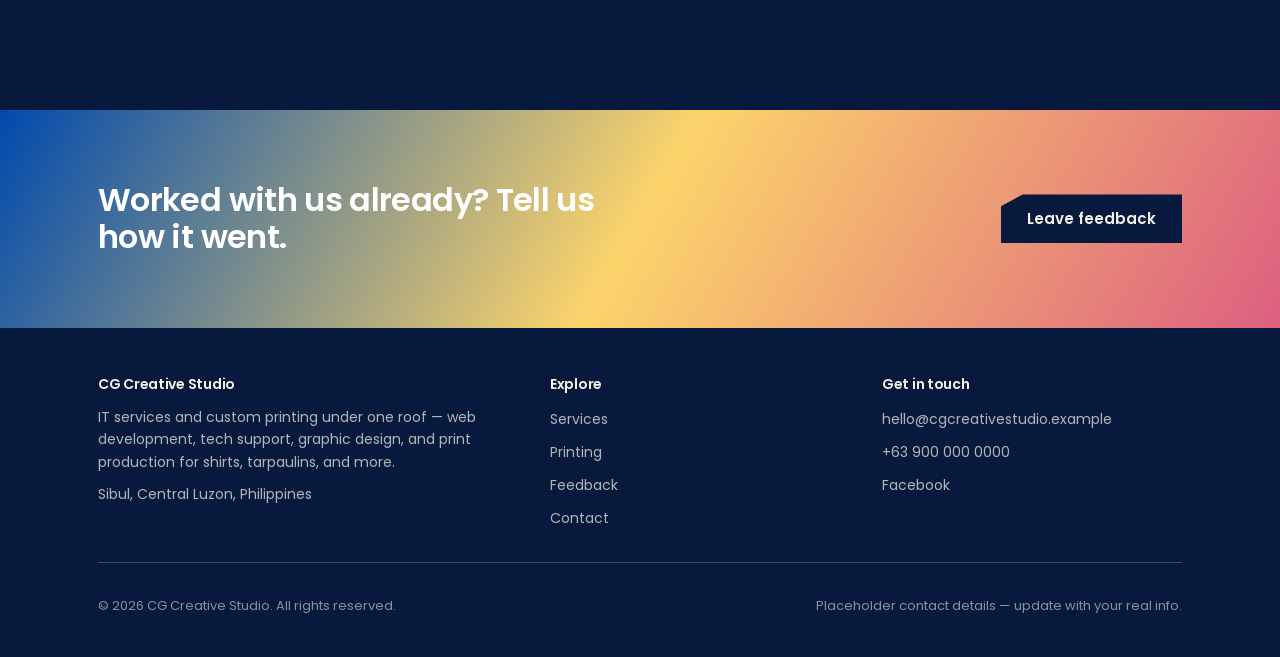
==== commit b268649e: "Up" ====
--- a/new/index.html
+++ b/new/index.html
@@ -4,11 +4,11 @@
   <meta charset="UTF-8">
   <meta name="viewport" content="width=device-width, initial-scale=1">
   <title>CG Creative Studio — IT Services &amp; Custom Printing</title>
+  <link rel="shortcut icon" href="assets/logo.ico" type="image/x-icon">
   <meta name="description" content="Web development, computer repair, graphic design, and software support — plus custom shirt and tarpaulin printing, all from one studio.">
   <link rel="preconnect" href="https://fonts.googleapis.com">
   <link rel="preconnect" href="https://fonts.gstatic.com" crossorigin>
   <link href="https://fonts.googleapis.com/css2?family=Poppins:wght@300;400;500;600;700&display=swap" rel="stylesheet">
-  <link rel="shortcut icon" href="assets/logo.ico" type="image/x-icon">
   <link rel="stylesheet" href="style.css">
 </head>
 <body>
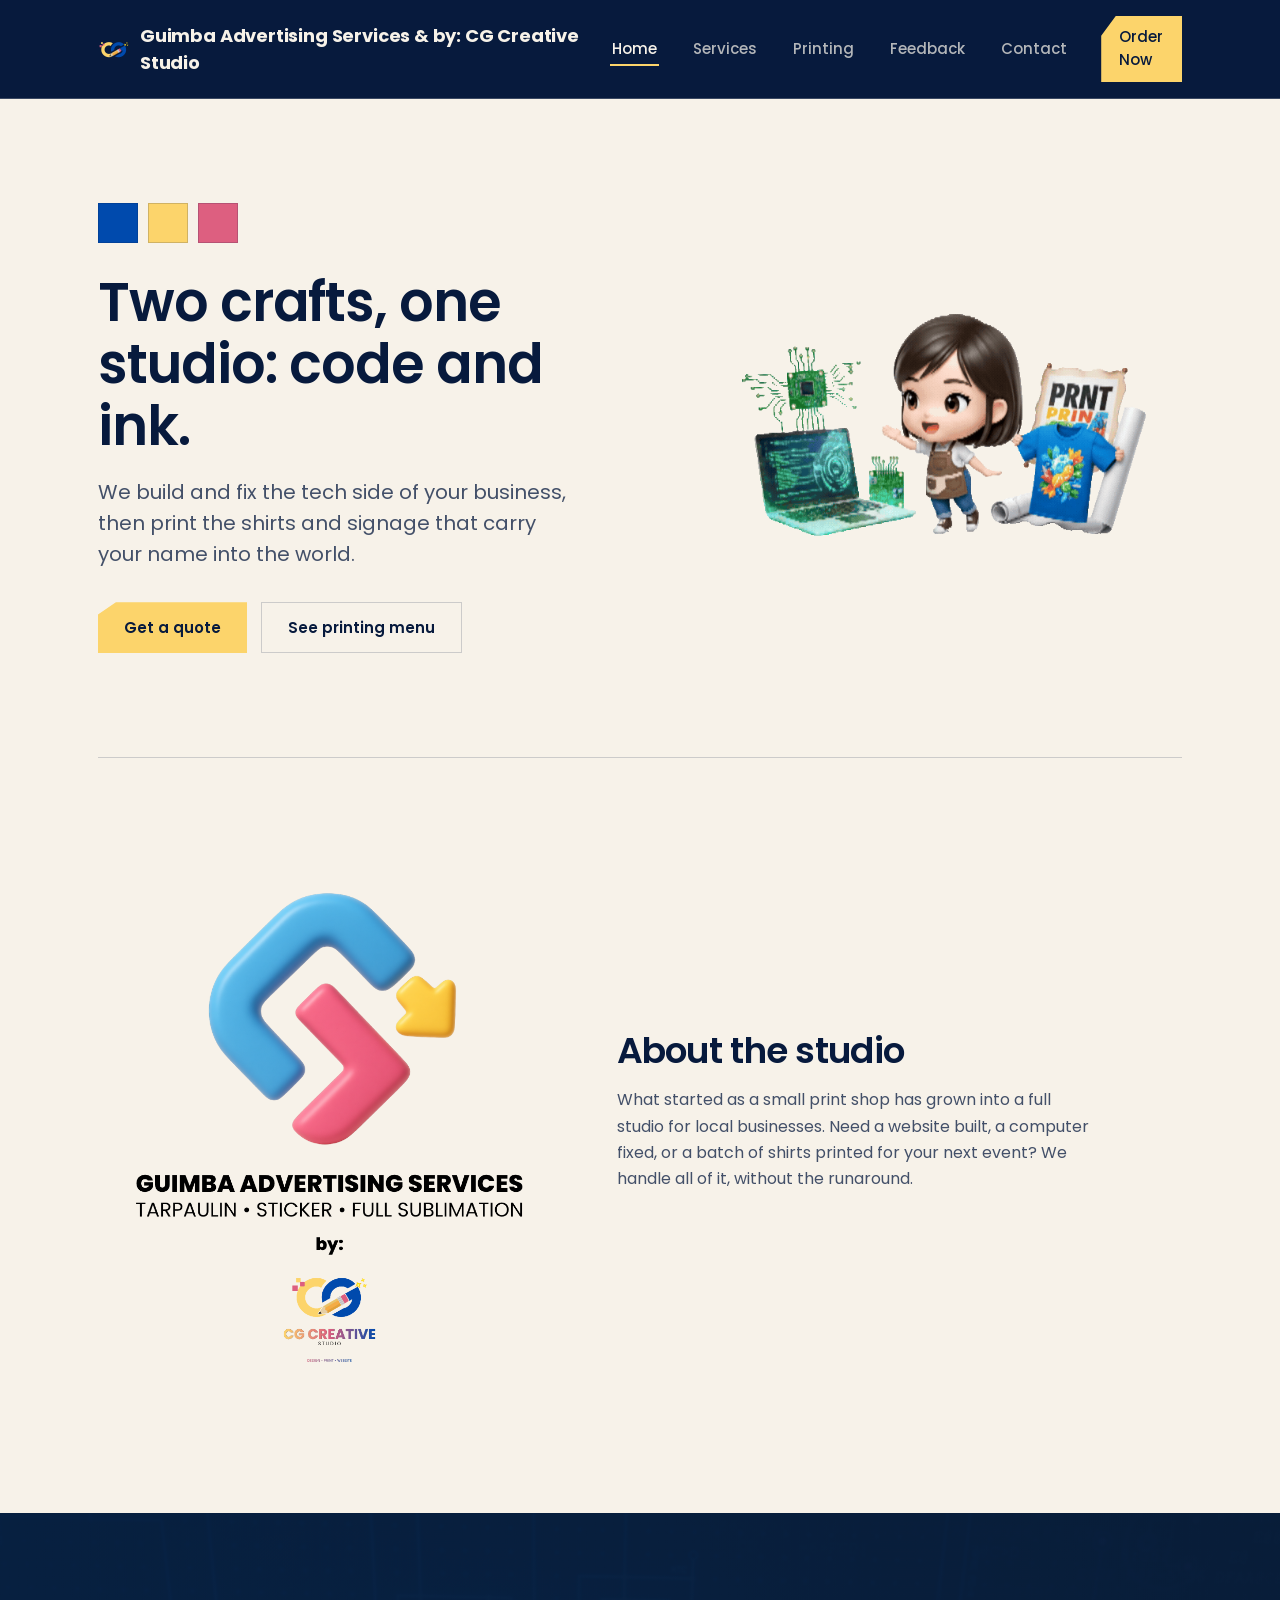
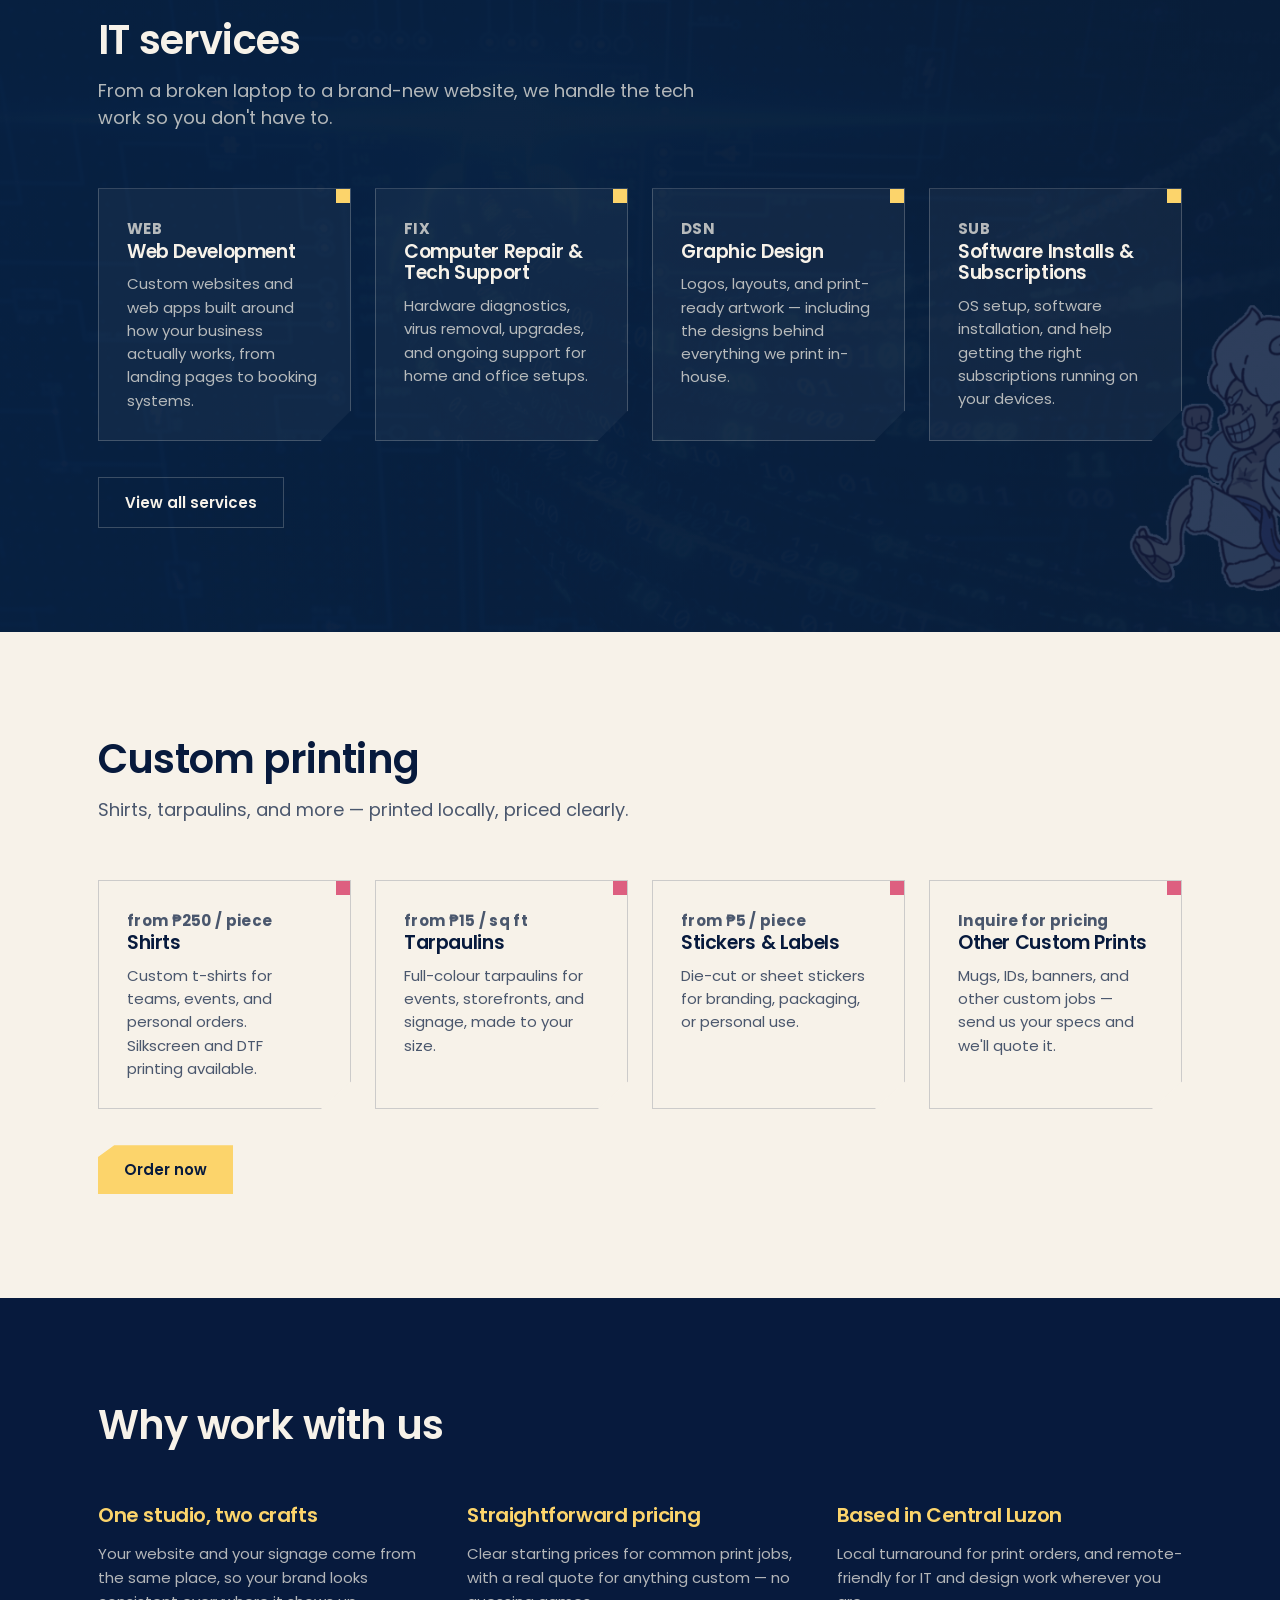
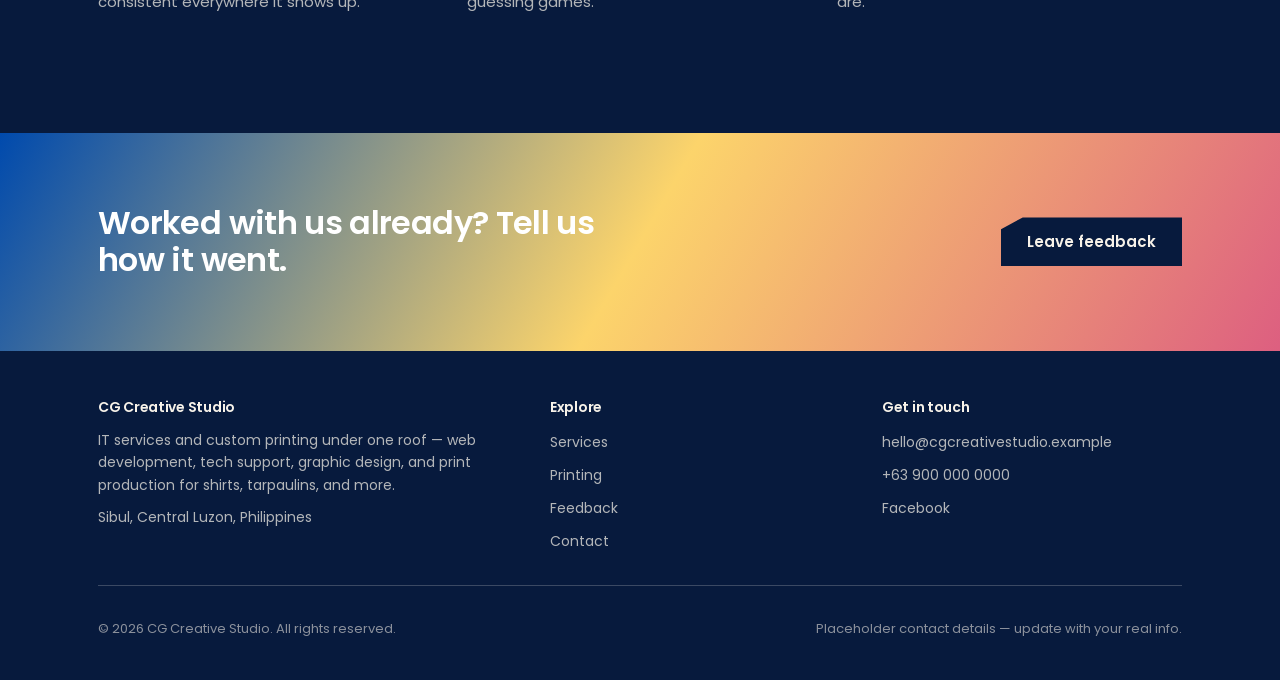
==== commit dc5eb3ad: "Up Try" ====
--- a/new/index.html
+++ b/new/index.html
@@ -16,7 +16,7 @@
 
   <header class="site-header">
     <nav class="nav">
-      <a href="index.html" class="brand"><img src="assets/logo.ico" alt="CG Creative Studio" class="brand-mark">CG Creative Studio</a>
+      <a href="index.html" class="brand"><img src="assets/logo.ico" alt="CG Creative Studio" class="brand-mark">Guimba Advertising Services &amp; by: CG Creative Studio</a>
       <button class="nav-toggle" aria-label="Toggle menu" aria-expanded="false">
         <svg viewBox="0 0 24 24" fill="none" stroke="currentColor" stroke-width="2"><line x1="3" y1="6" x2="21" y2="6"/><line x1="3" y1="12" x2="21" y2="12"/><line x1="3" y1="18" x2="21" y2="18"/></svg>
       </button>
--- a/new/style.css
+++ b/new/style.css
@@ -580,7 +580,6 @@
   display: flex;
   align-items: center;
   justify-content: center;
-  overflow: hidden;
 }
 
 .lightbox-stage img {
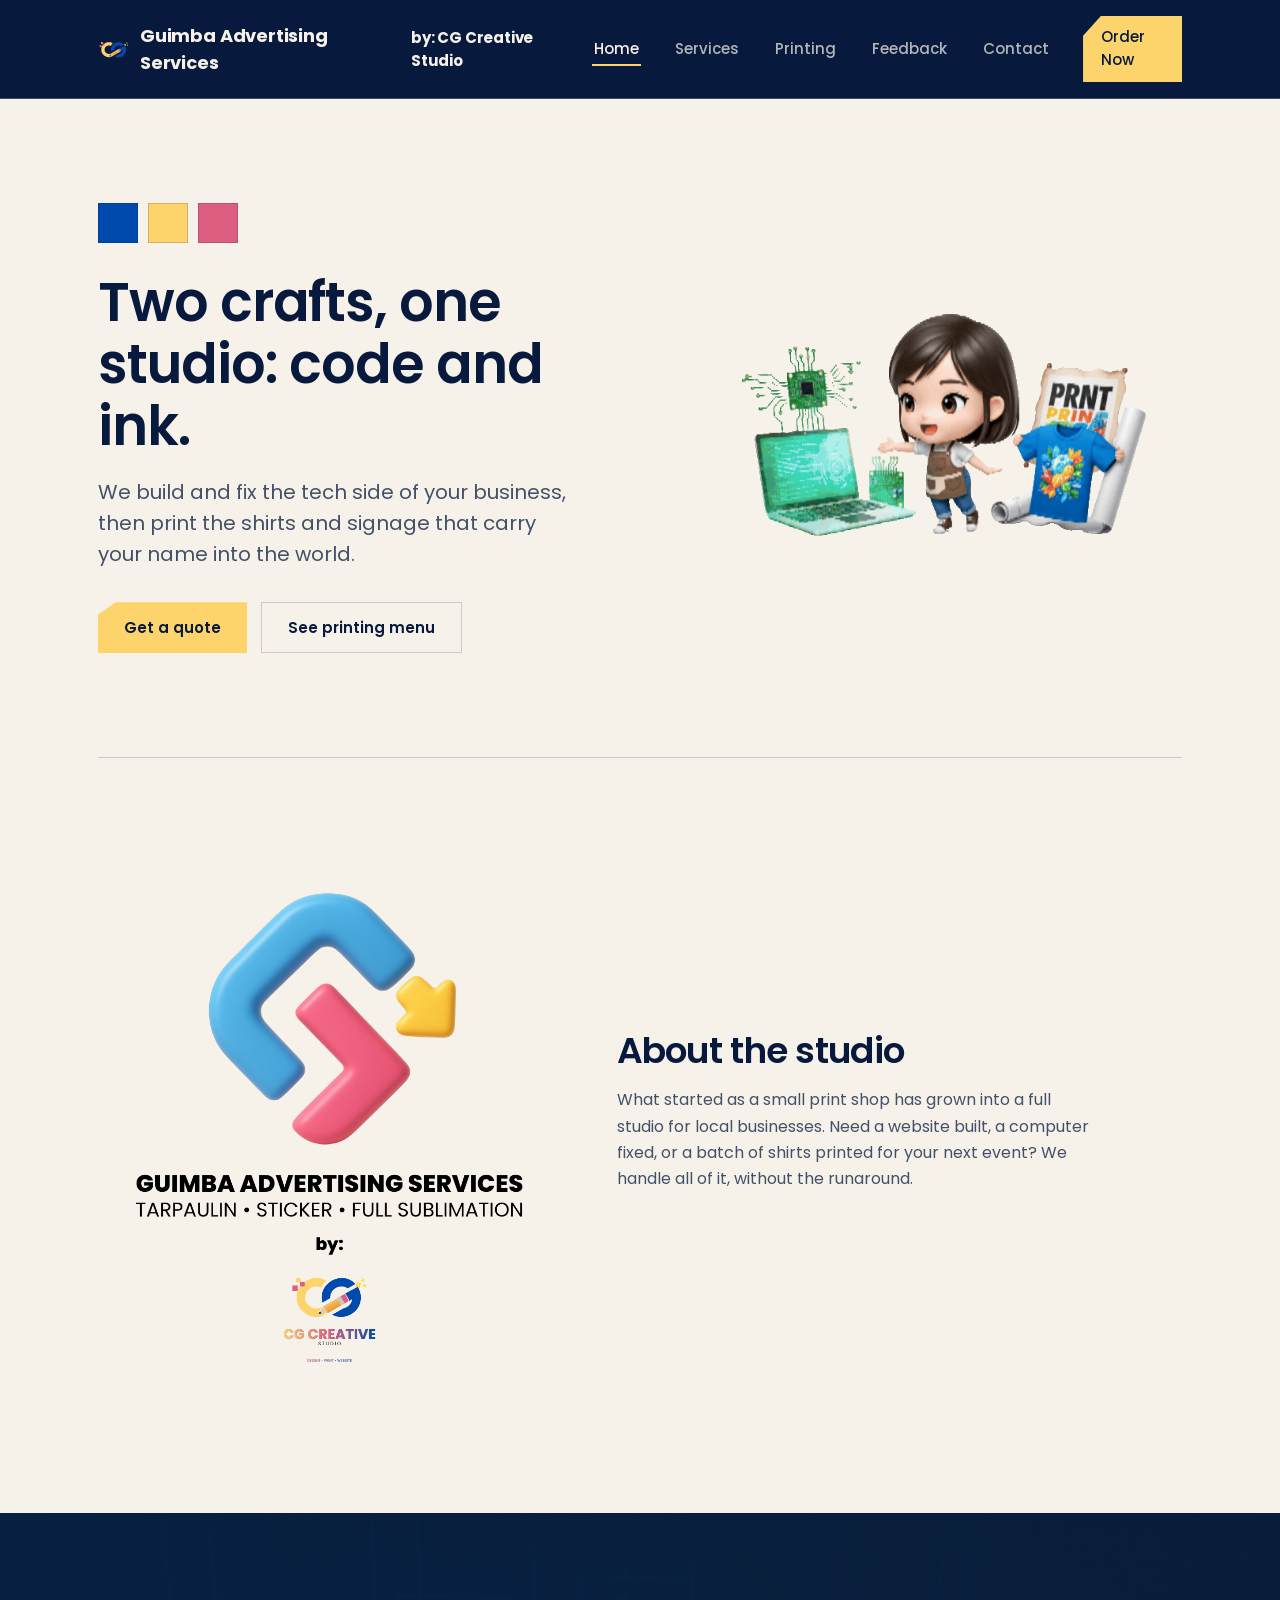
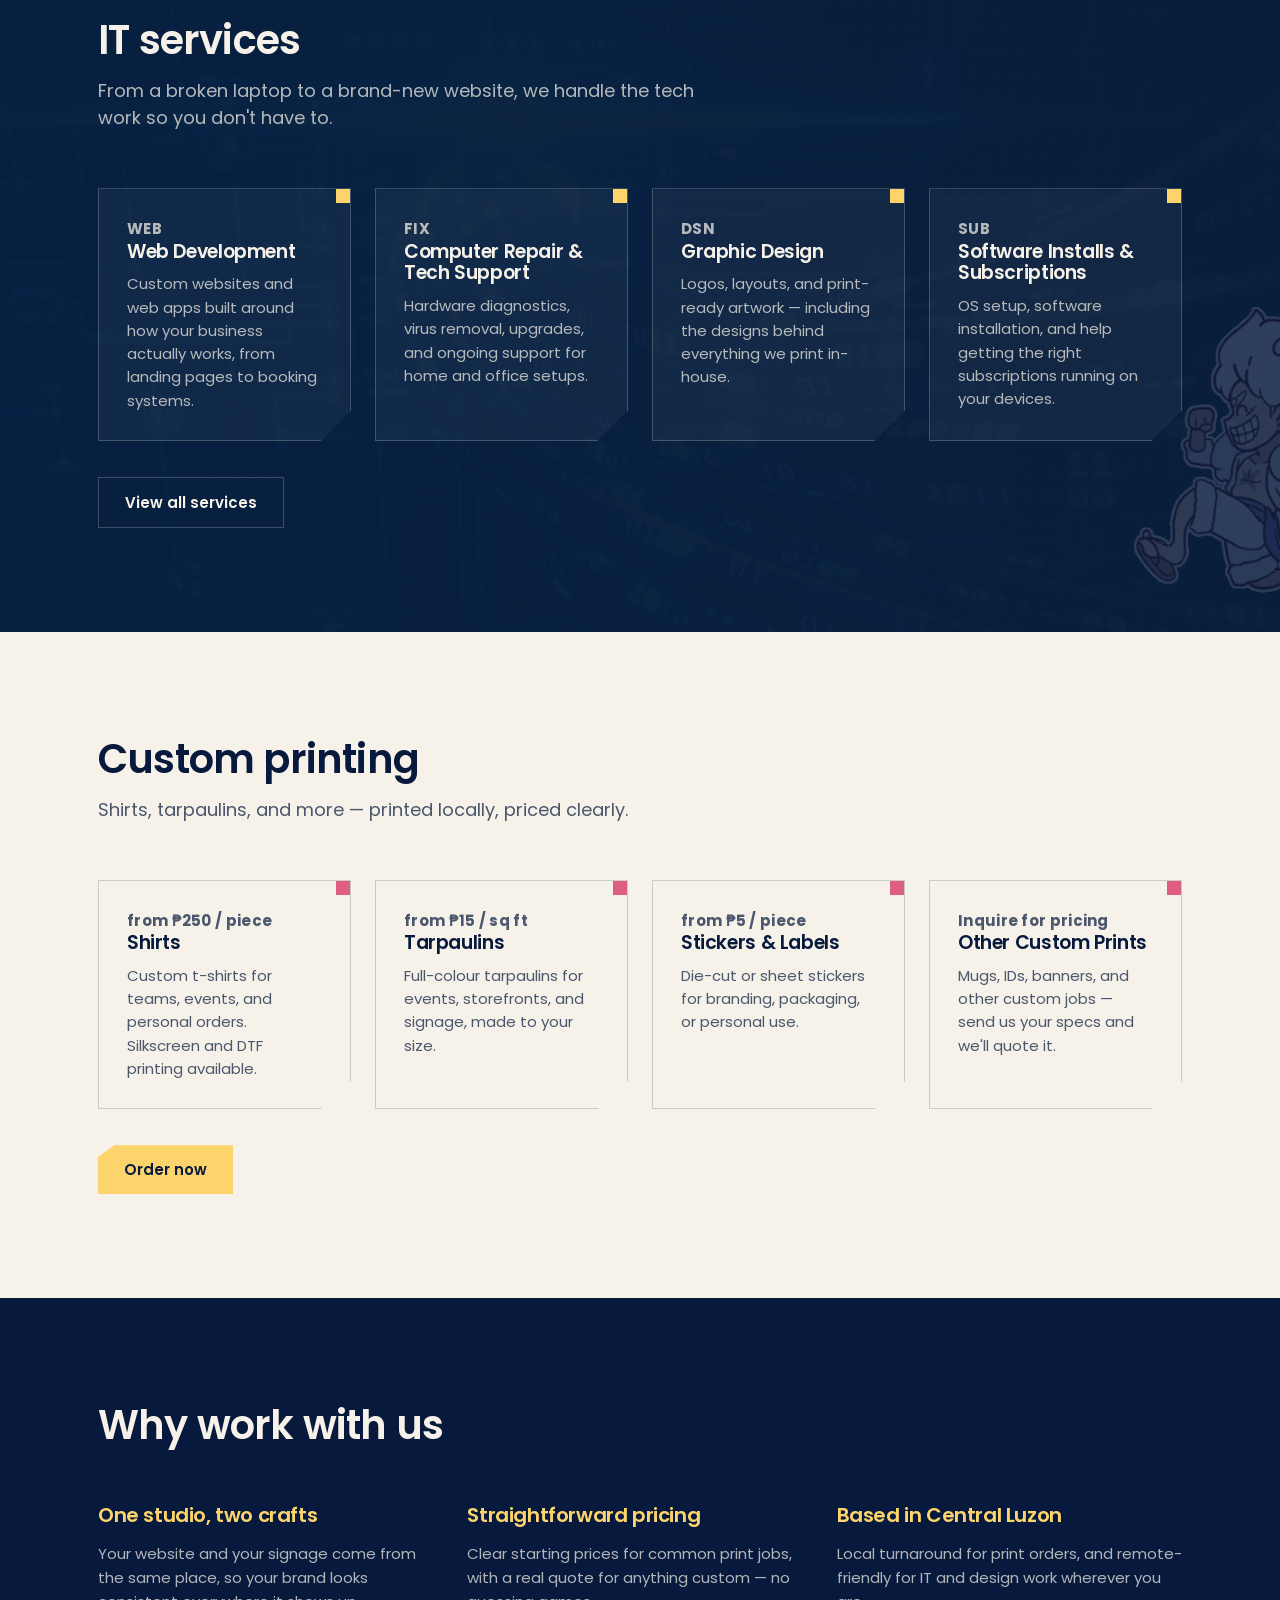
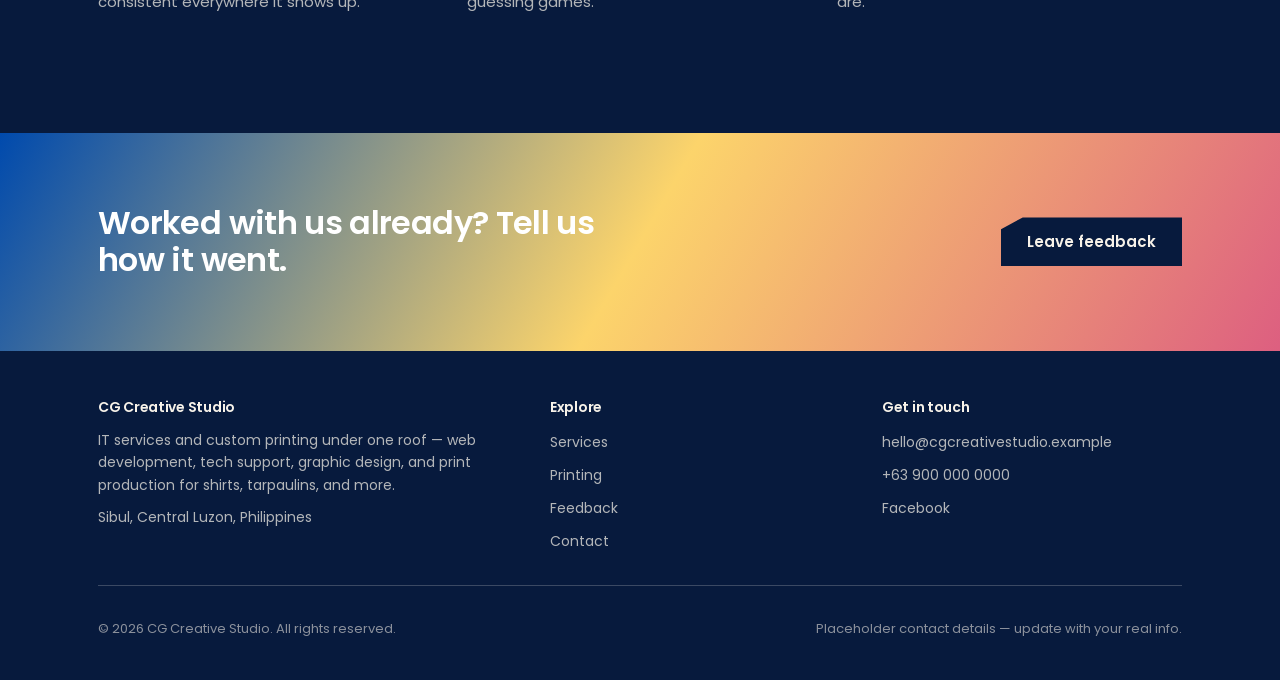
==== commit 881fb0cb: "Up" ====
--- a/new/index.html
+++ b/new/index.html
@@ -16,7 +16,7 @@
 
   <header class="site-header">
     <nav class="nav">
-      <a href="index.html" class="brand"><img src="assets/logo.ico" alt="CG Creative Studio" class="brand-mark">Guimba Advertising Services &amp; by: CG Creative Studio</a>
+      <a href="index.html" class="brand"><img src="assets/logo.ico" alt="CG Creative Studio" class="brand-mark">Guimba Advertising Services<br><small>by: CG Creative Studio</small></br></a>
       <button class="nav-toggle" aria-label="Toggle menu" aria-expanded="false">
         <svg viewBox="0 0 24 24" fill="none" stroke="currentColor" stroke-width="2"><line x1="3" y1="6" x2="21" y2="6"/><line x1="3" y1="12" x2="21" y2="12"/><line x1="3" y1="18" x2="21" y2="18"/></svg>
       </button>
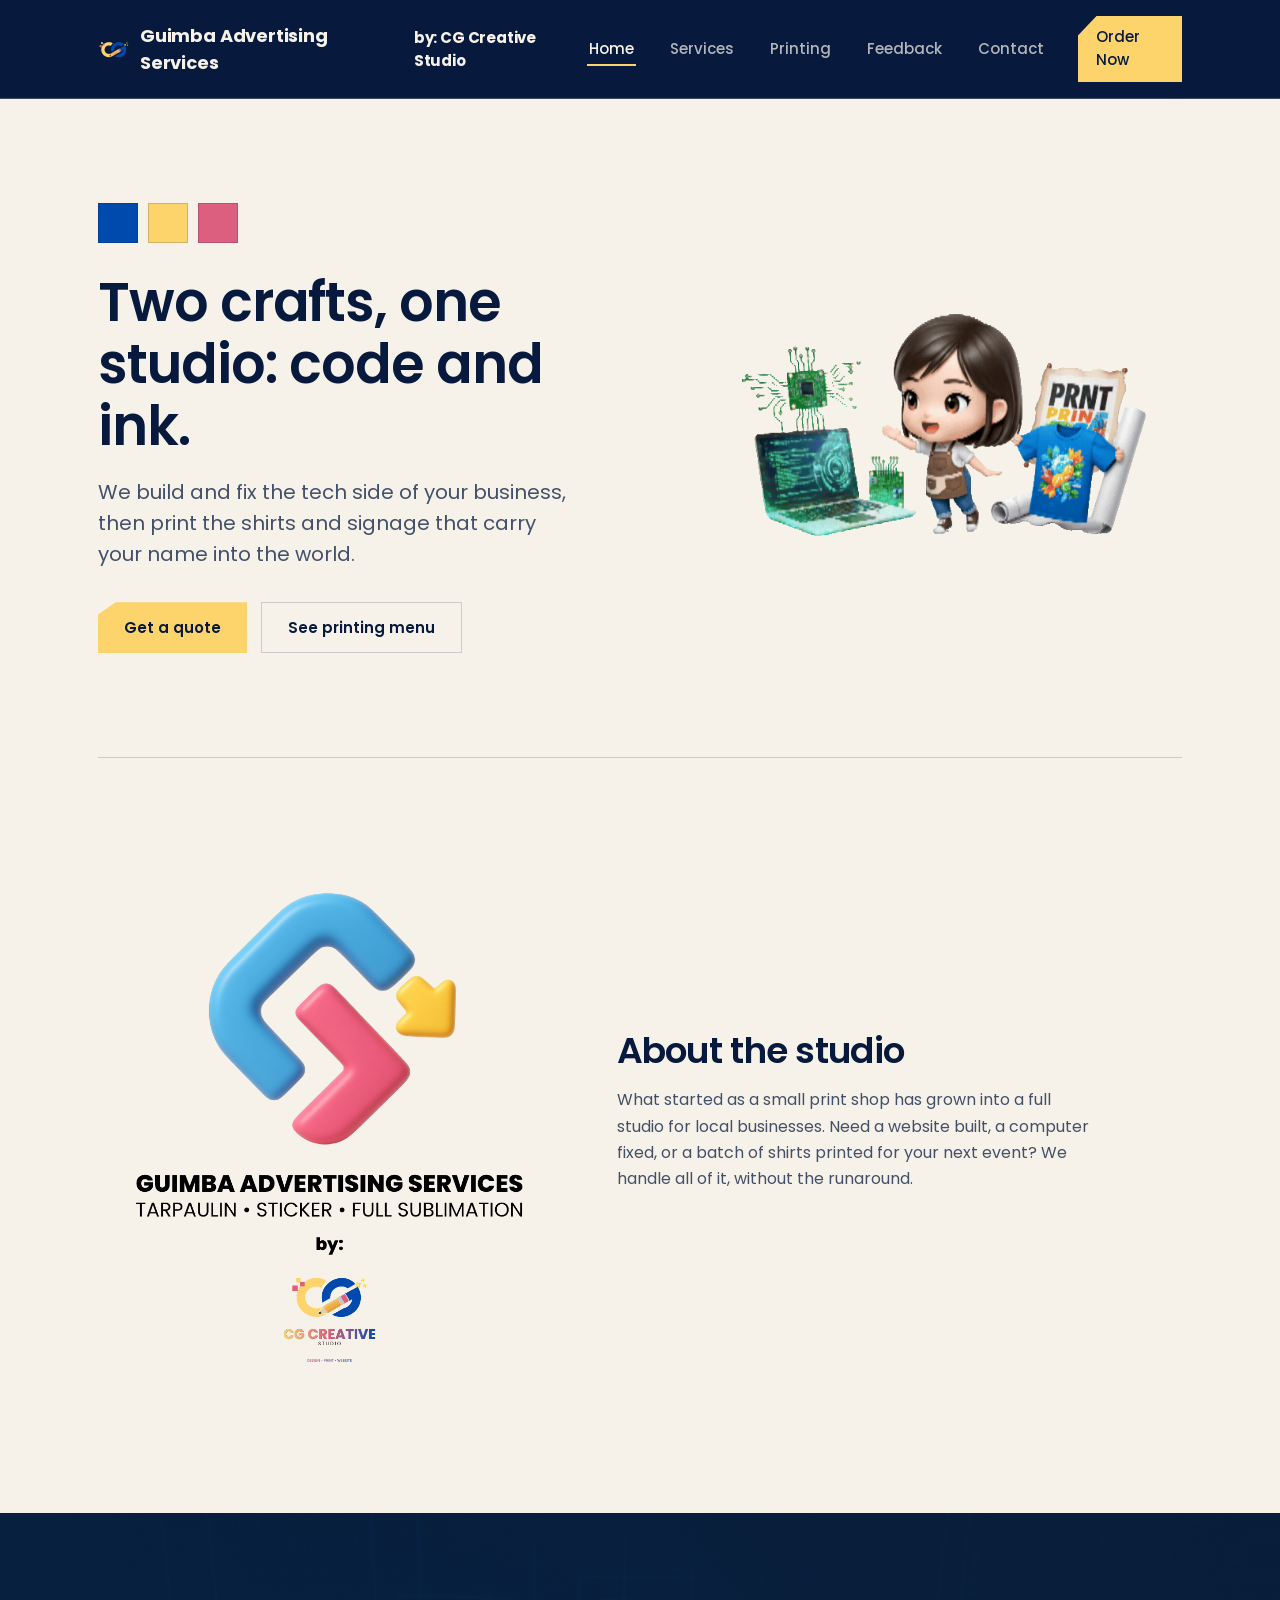
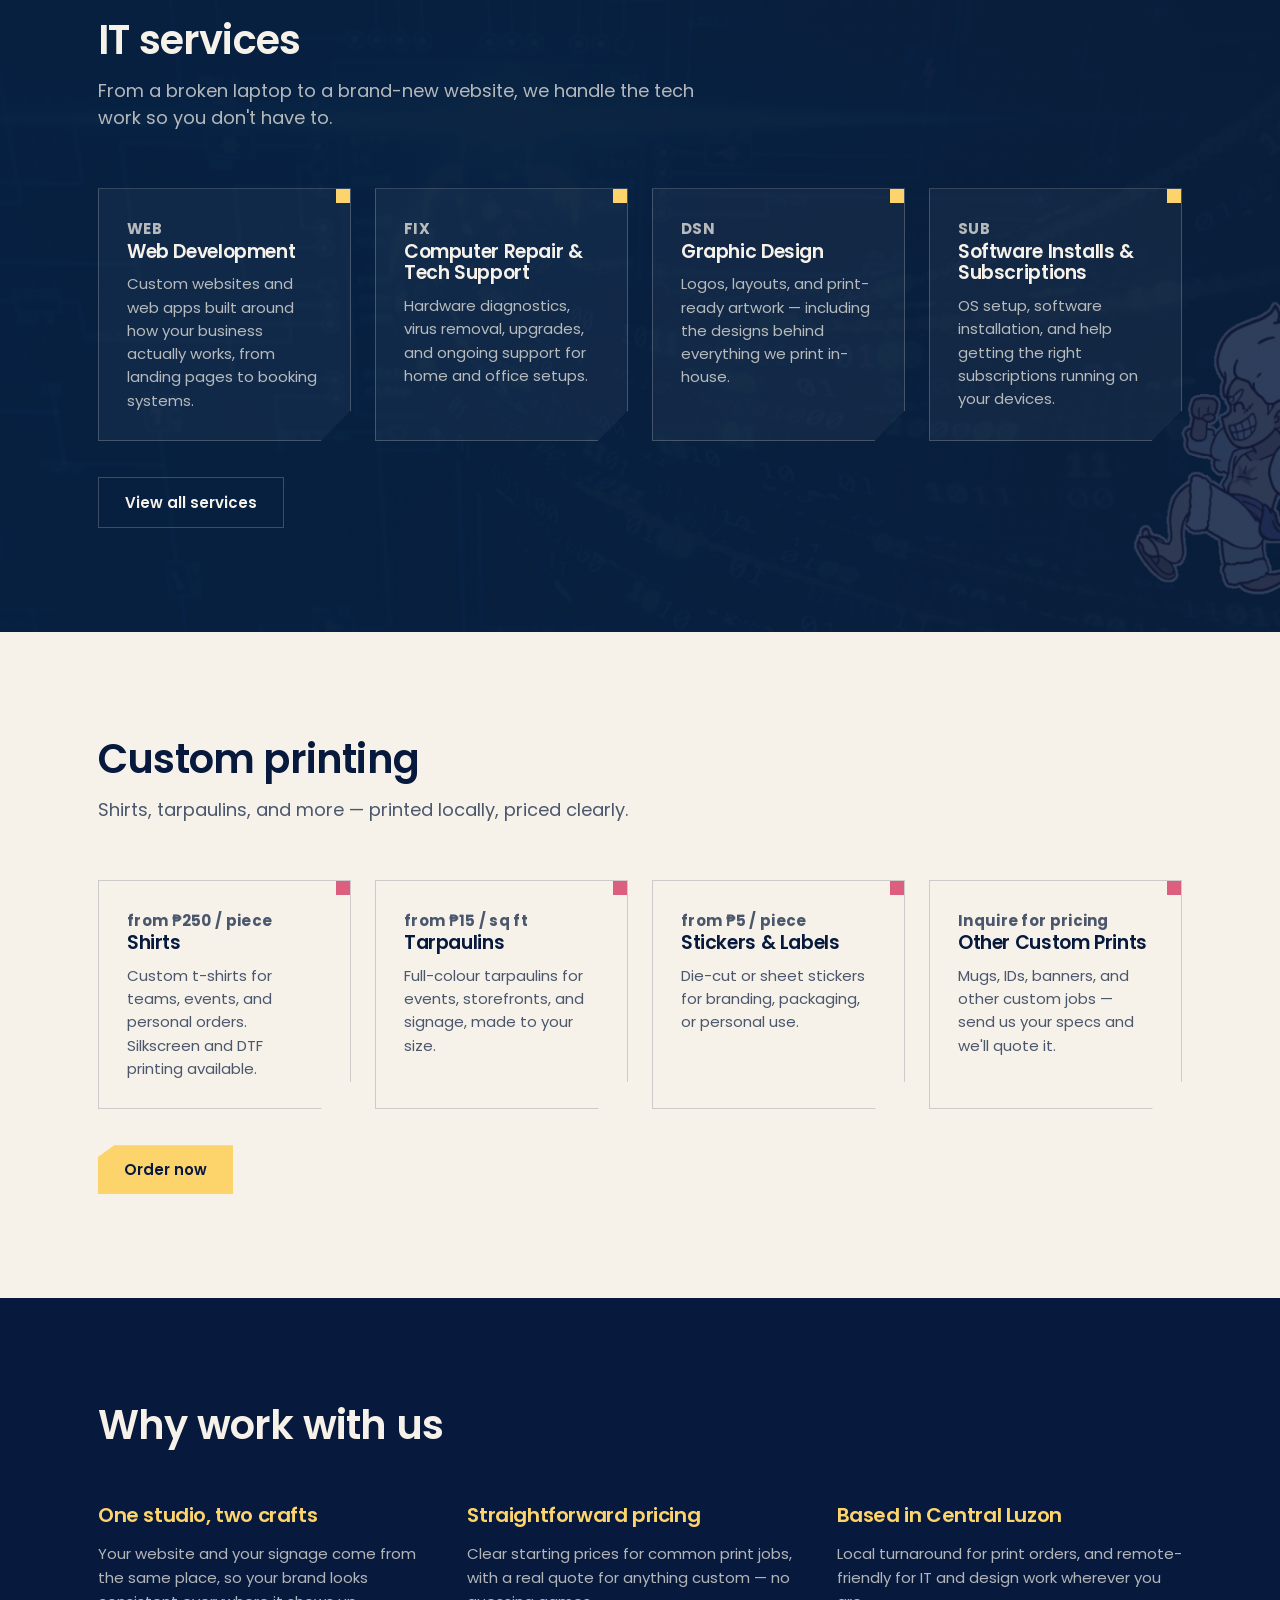
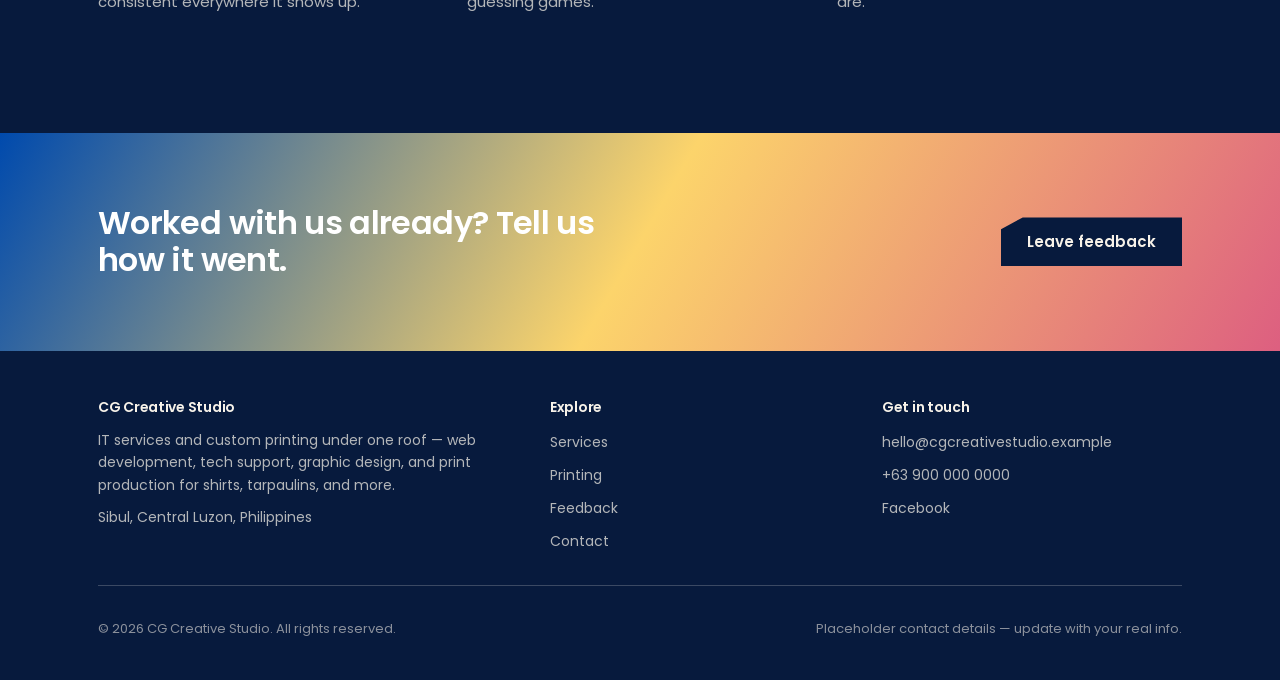
==== commit c925fba4: "up" ====
--- a/new/index.html
+++ b/new/index.html
@@ -16,7 +16,7 @@
 
   <header class="site-header">
     <nav class="nav">
-      <a href="index.html" class="brand"><img src="assets/logo.ico" alt="CG Creative Studio" class="brand-mark">Guimba Advertising Services<br><small>by: CG Creative Studio</small></br></a>
+      <a href="index.html" class="brand"><img src="assets/logo.ico" alt="CG Creative Studio" class="brand-mark">Guimba Advertising Services<br><small>by: CG Creative Studio</small></a>
       <button class="nav-toggle" aria-label="Toggle menu" aria-expanded="false">
         <svg viewBox="0 0 24 24" fill="none" stroke="currentColor" stroke-width="2"><line x1="3" y1="6" x2="21" y2="6"/><line x1="3" y1="12" x2="21" y2="12"/><line x1="3" y1="18" x2="21" y2="18"/></svg>
       </button>
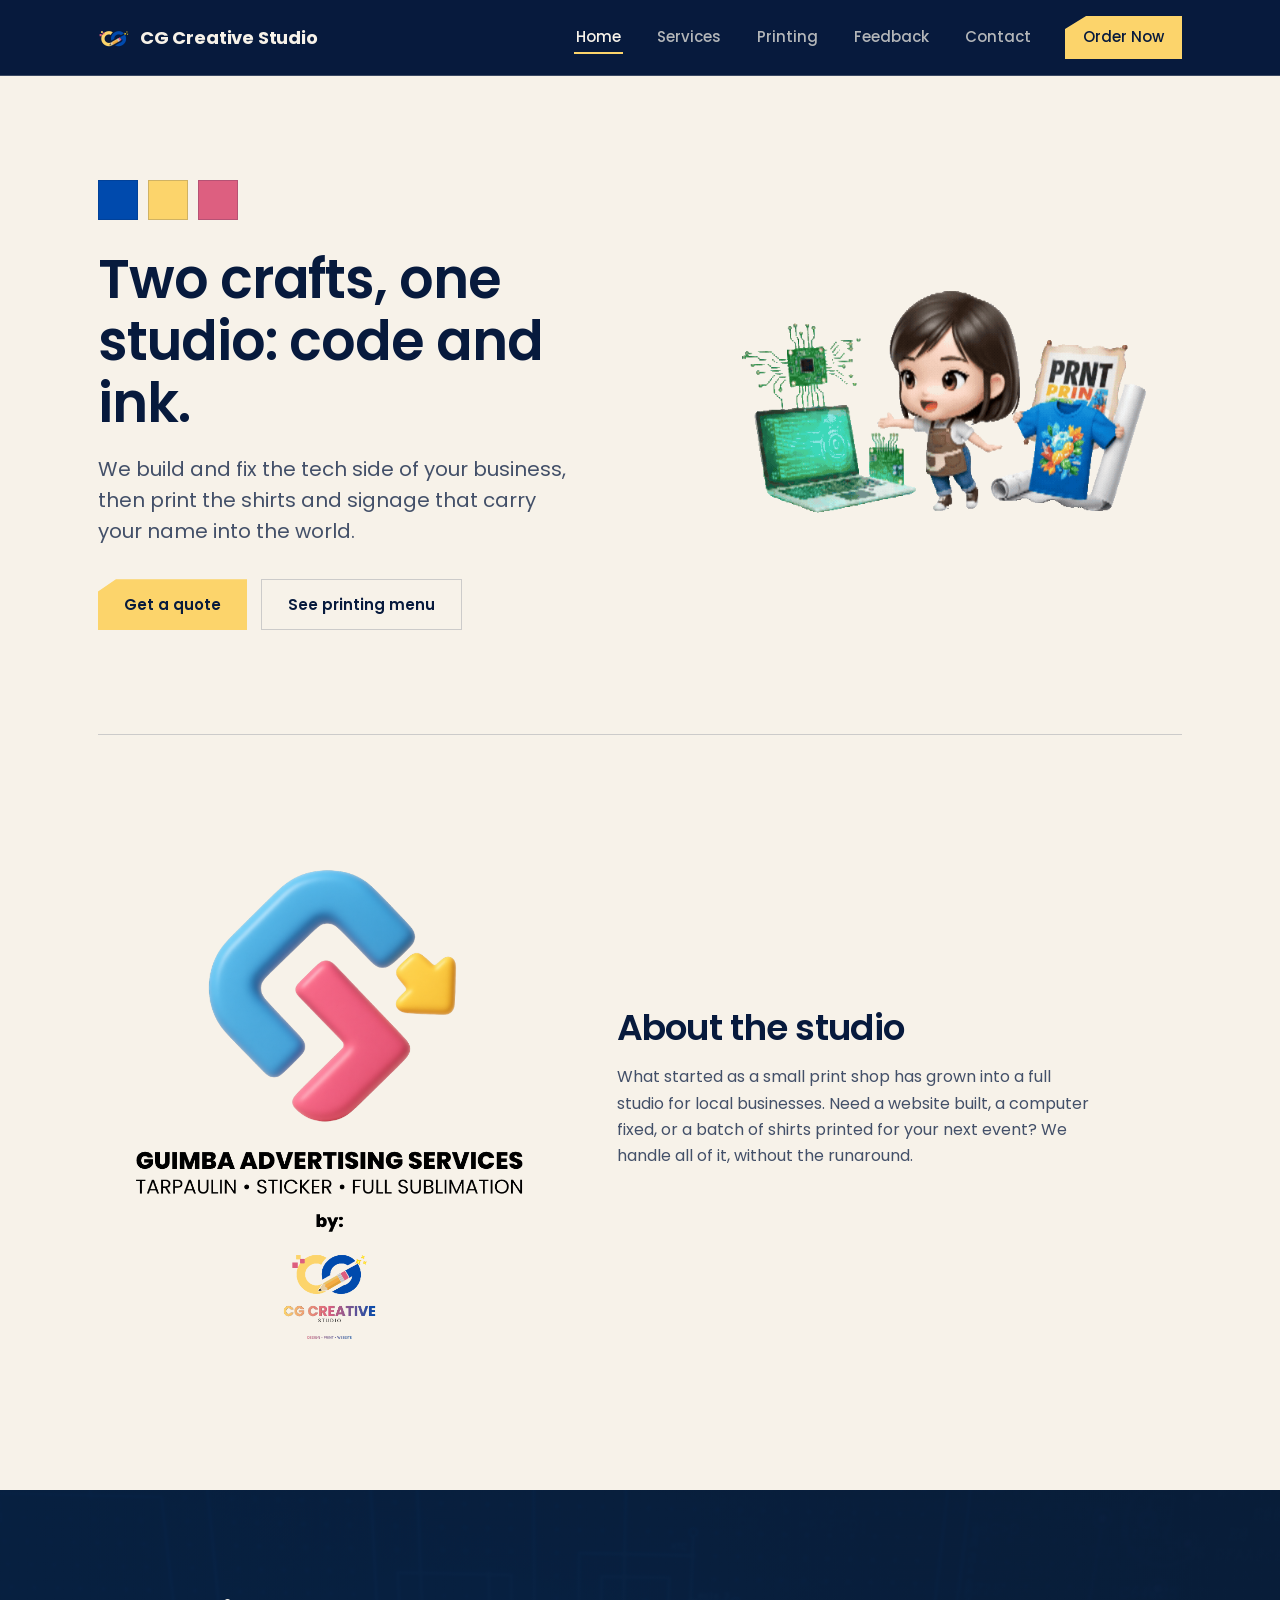
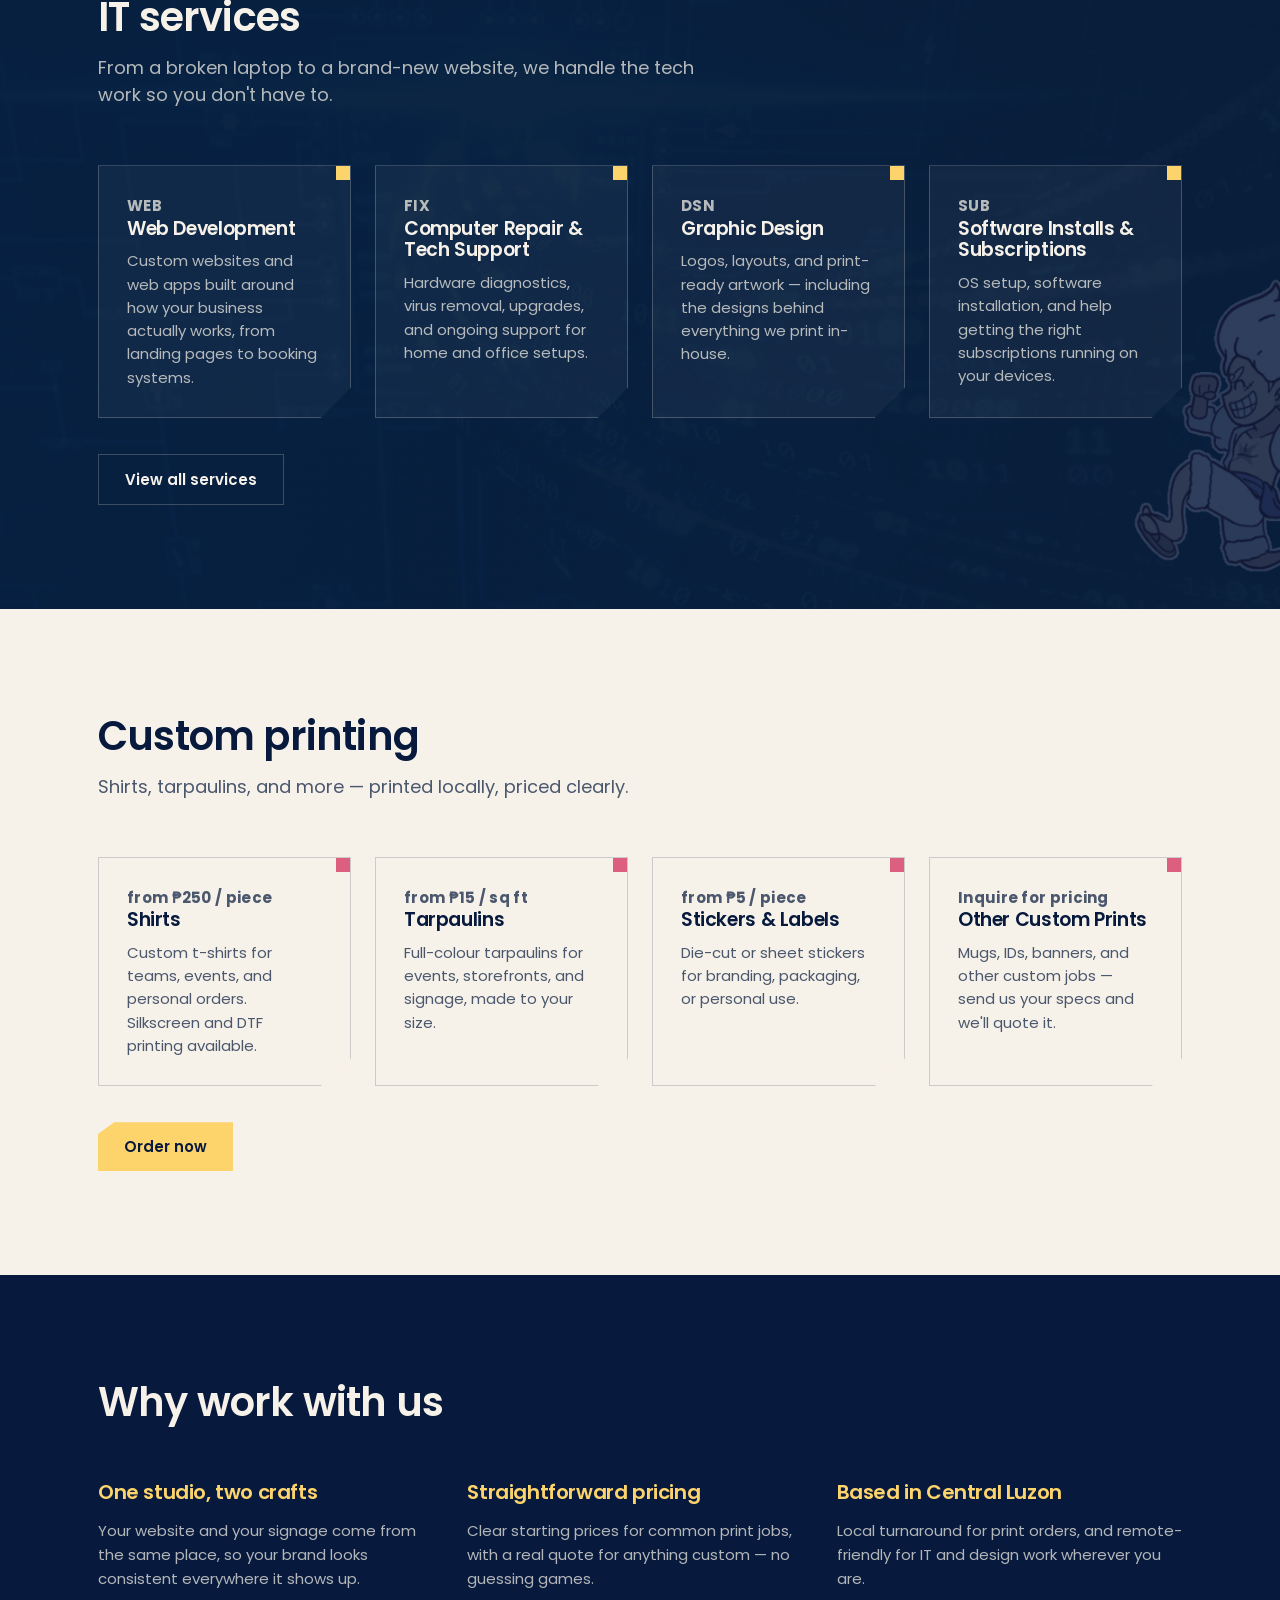
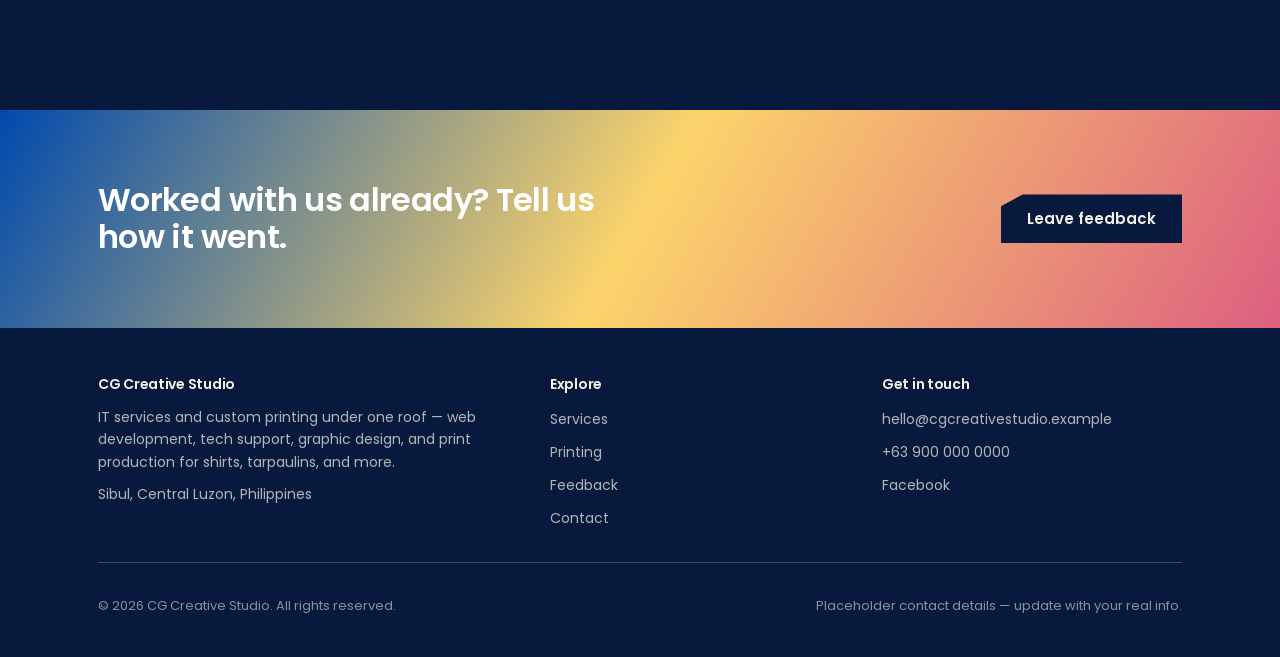
==== commit f343959a: "Up" ====
--- a/new/index.html
+++ b/new/index.html
@@ -16,7 +16,7 @@
 
   <header class="site-header">
     <nav class="nav">
-      <a href="index.html" class="brand"><img src="assets/logo.ico" alt="CG Creative Studio" class="brand-mark">Guimba Advertising Services<br><small>by: CG Creative Studio</small></a>
+      <a href="index.html" class="brand"><img src="assets/logo.ico" alt="CG Creative Studio" class="brand-mark">CG Creative Studio</a>
       <button class="nav-toggle" aria-label="Toggle menu" aria-expanded="false">
         <svg viewBox="0 0 24 24" fill="none" stroke="currentColor" stroke-width="2"><line x1="3" y1="6" x2="21" y2="6"/><line x1="3" y1="12" x2="21" y2="12"/><line x1="3" y1="18" x2="21" y2="18"/></svg>
       </button>
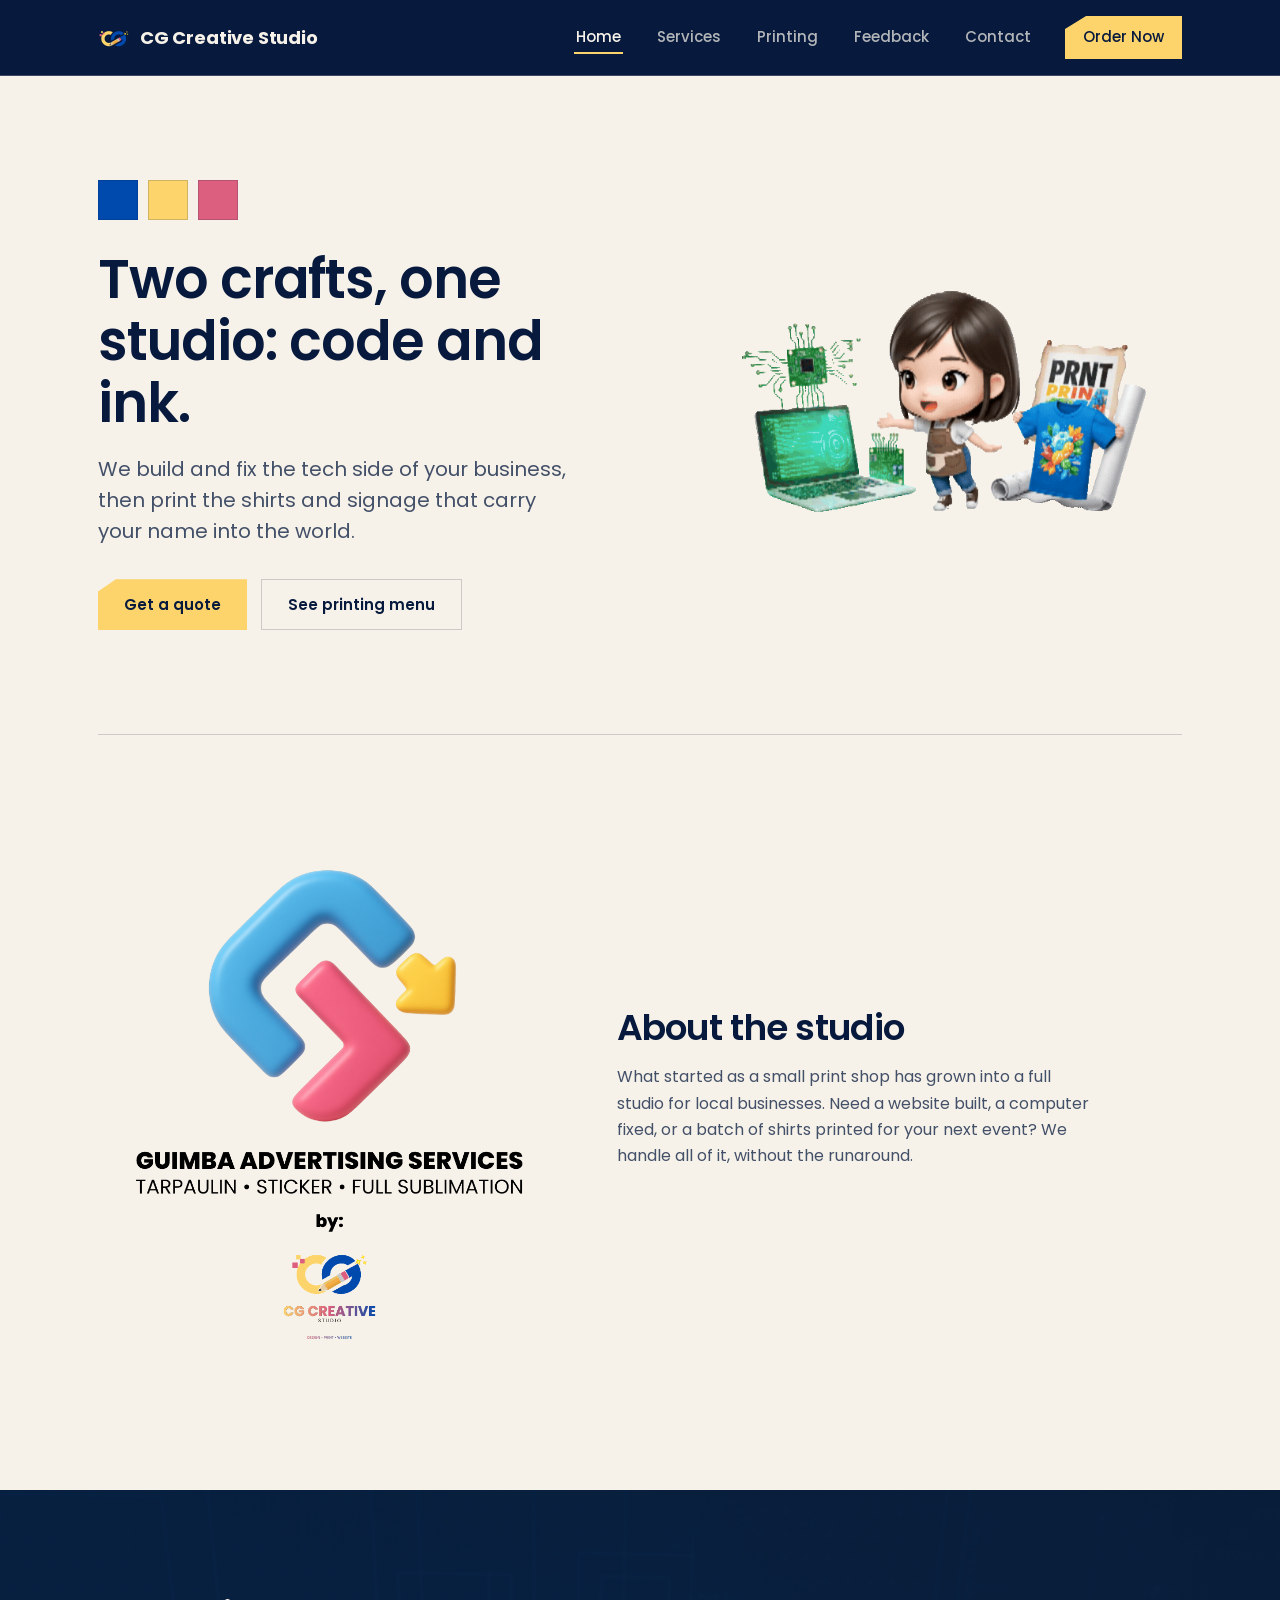
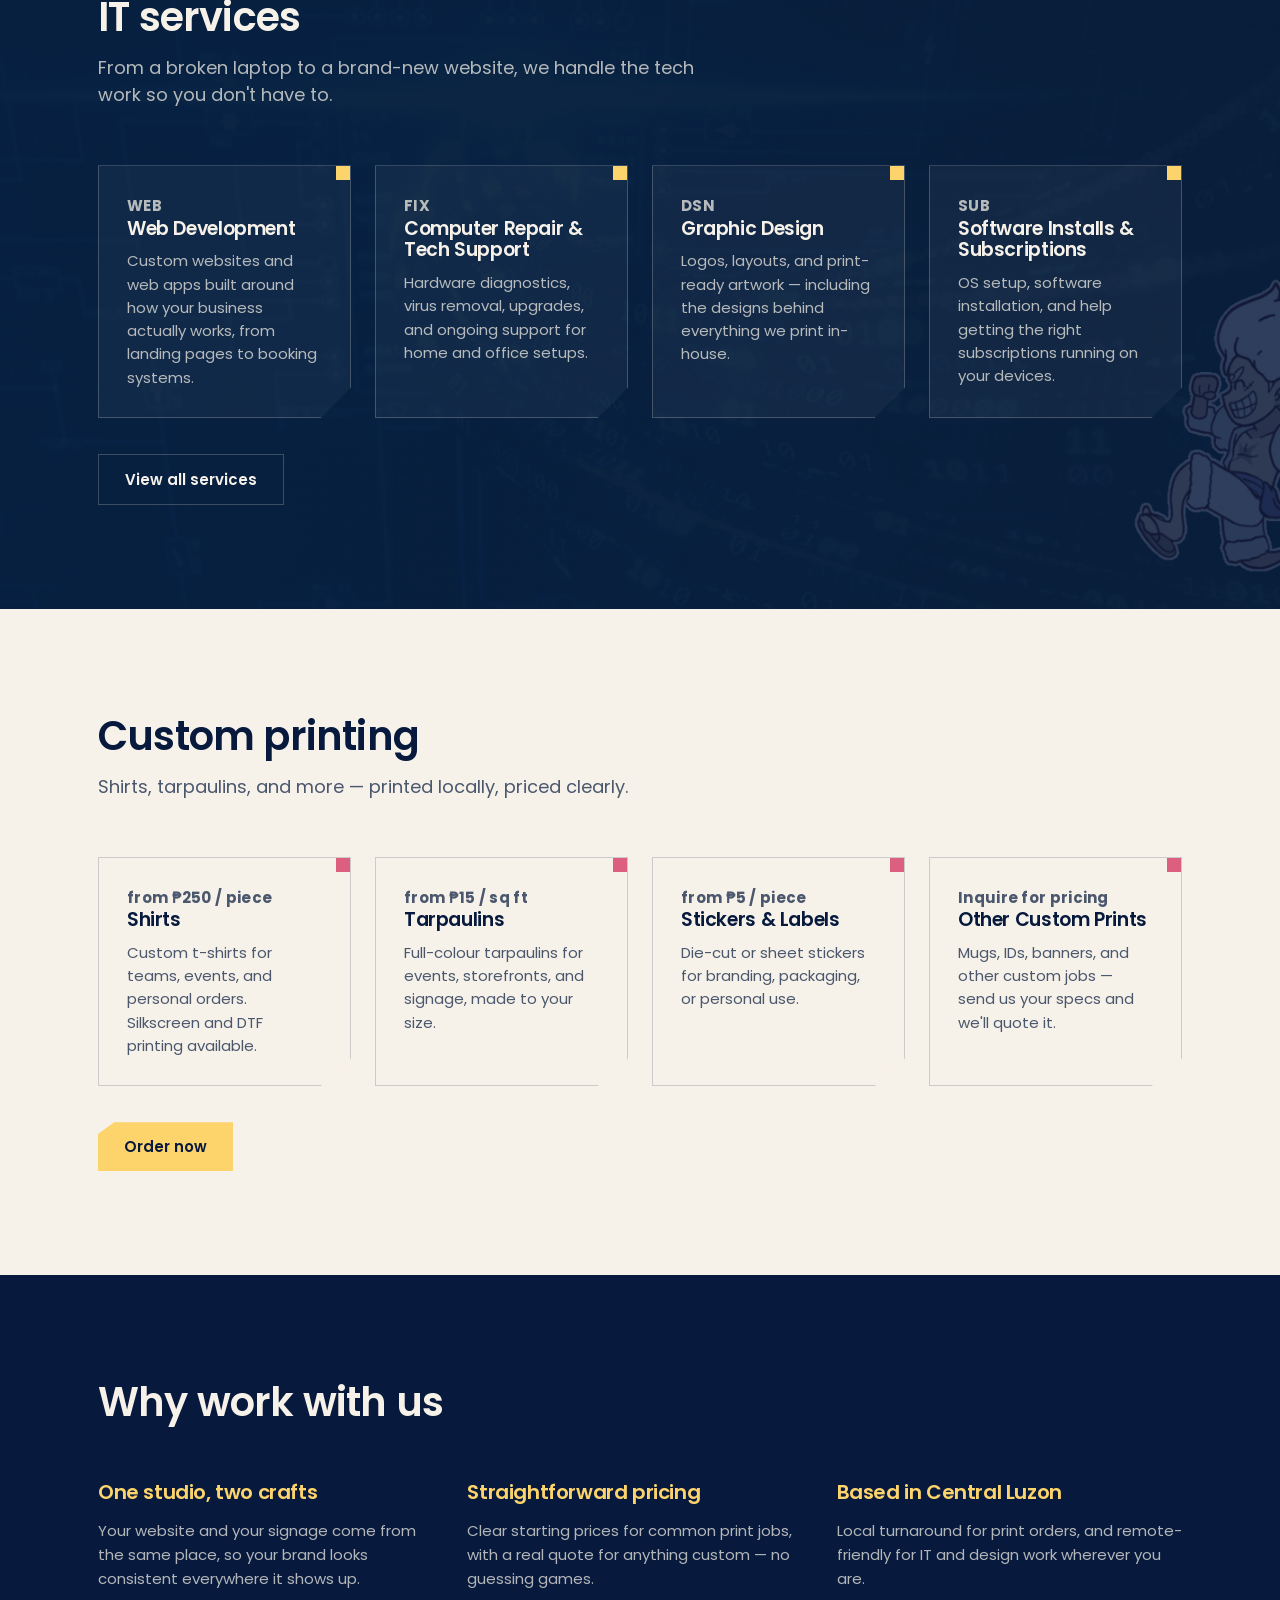
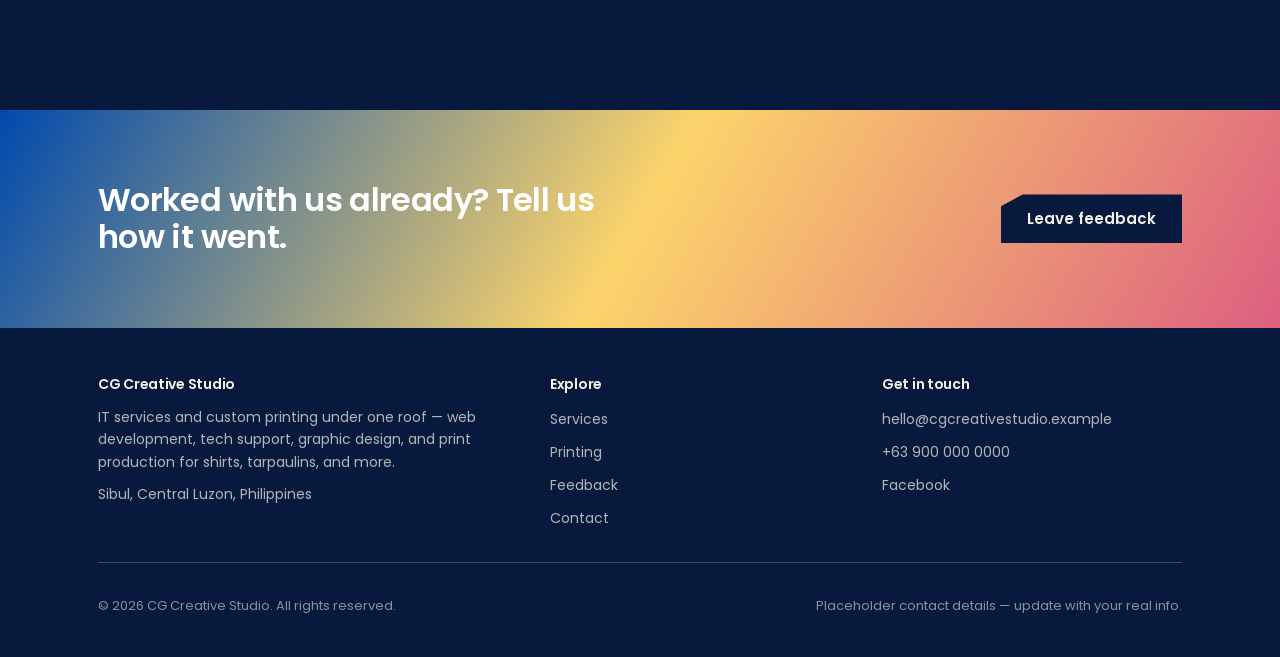
==== commit e967aee8: "TalkTo" ====
--- a/new/index.html
+++ b/new/index.html
@@ -11,6 +11,21 @@
   <link href="https://fonts.googleapis.com/css2?family=Poppins:wght@300;400;500;600;700&display=swap" rel="stylesheet">
   <link rel="stylesheet" href="style.css">
 </head>
+
+<!--Start of Tawk.to Script-->
+<script type="text/javascript">
+var Tawk_API=Tawk_API||{}, Tawk_LoadStart=new Date();
+(function(){
+var s1=document.createElement("script"),s0=document.getElementsByTagName("script")[0];
+s1.async=true;
+s1.src='https://embed.tawk.to/6aa3b6c290142c344193c8fc/1k27o3q8r';
+s1.charset='UTF-8';
+s1.setAttribute('crossorigin','*');
+s0.parentNode.insertBefore(s1,s0);
+})();
+</script>
+<!--End of Tawk.to Script-->
+
 <body>
   <a href="#main" class="skip-link">Skip to content</a>
 
